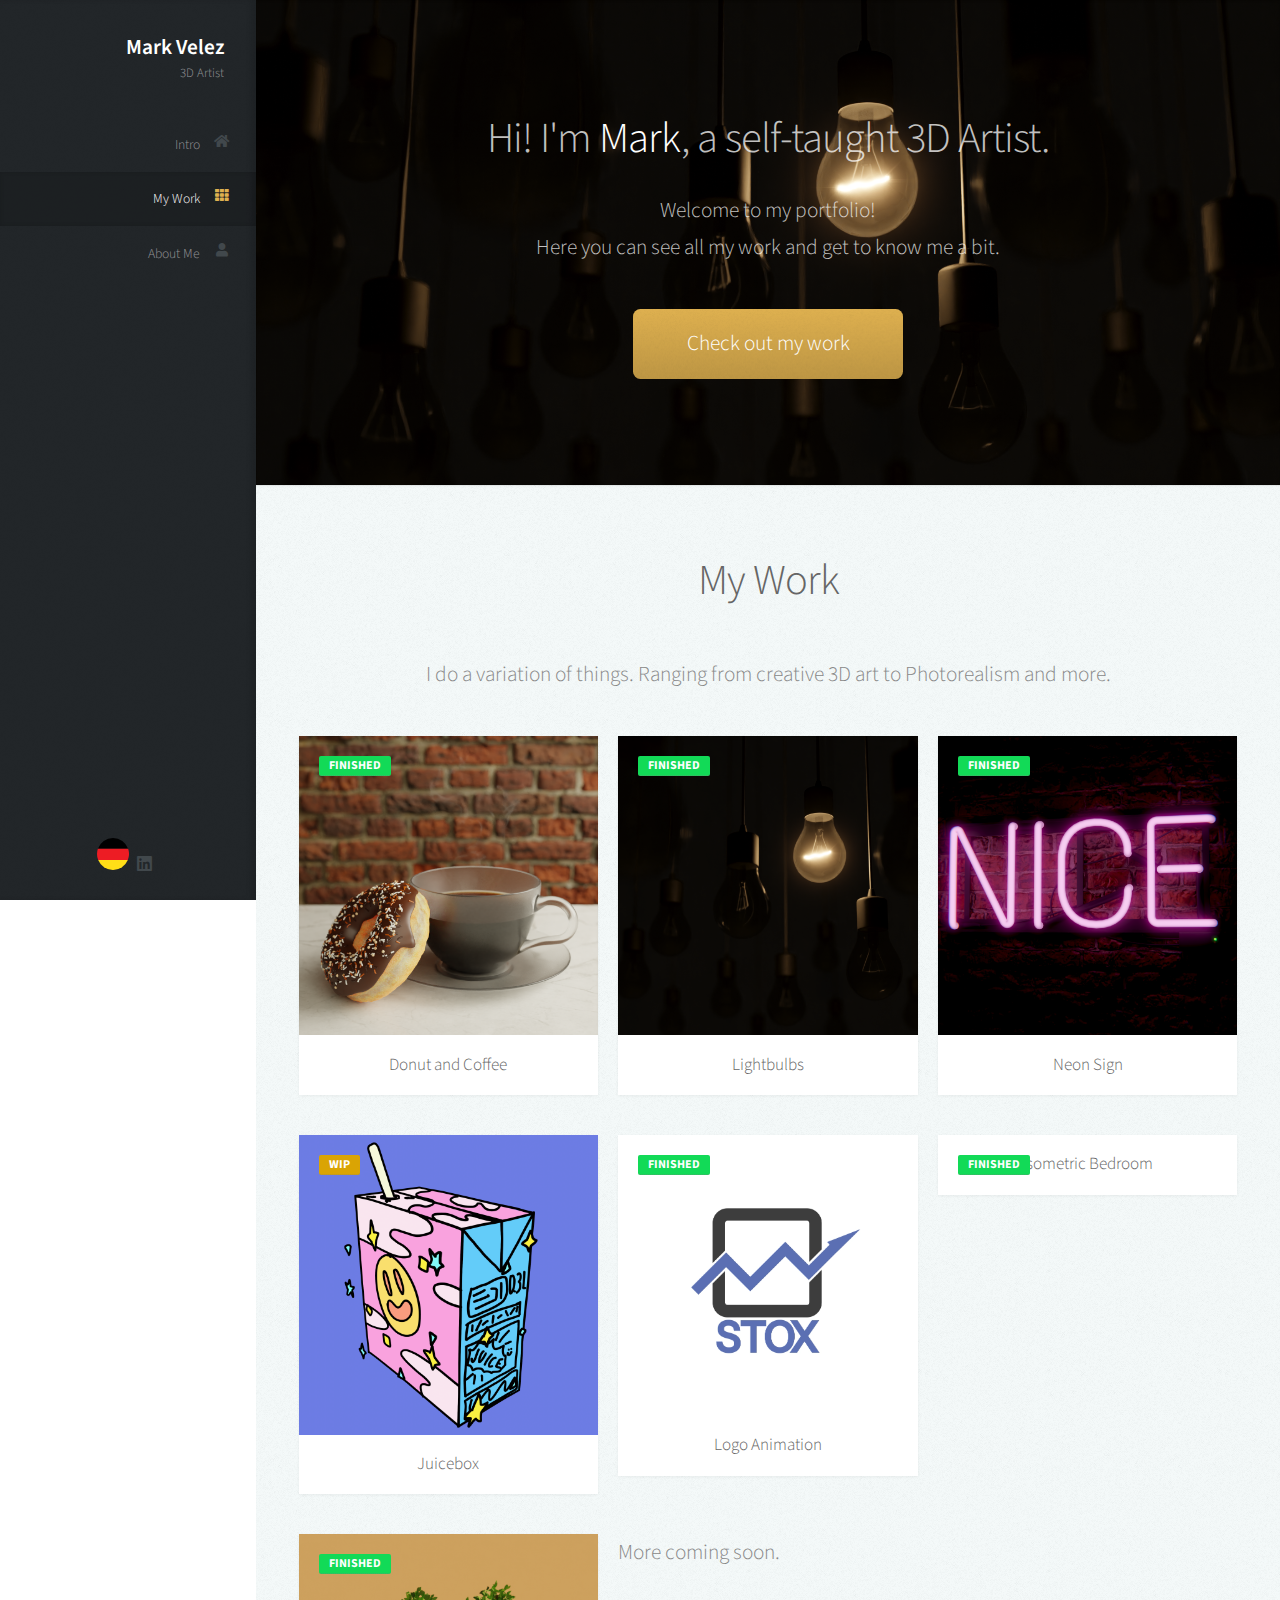
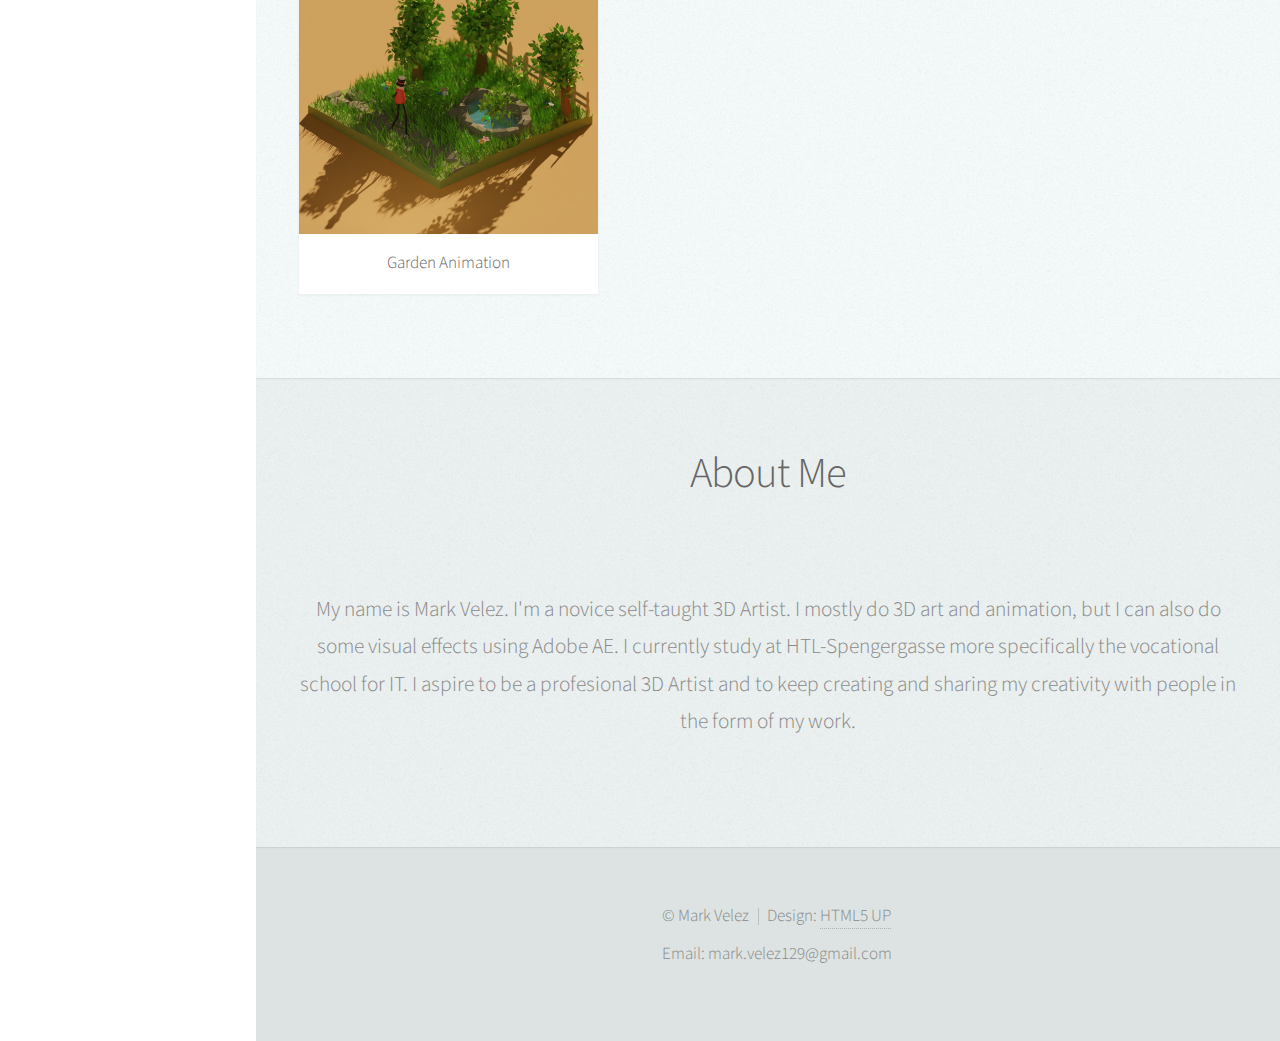
==== index.html @ faed917a "Update index.html" ====
<!DOCTYPE HTML>
<!--
	Prologue by HTML5 UP
	html5up.net | @ajlkn
	Free for personal and commercial use under the CCA 3.0 license (html5up.net/license)
-->
<html>
	<head>
		<title>Mark Velez Portfolio</title>
		<meta charset="utf-8" />
		<meta name="viewport" content="width=device-width, initial-scale=1, user-scalable=no" />
		<link rel="stylesheet" href="assets/css/main.css">
	</head>
	<body class="is-preload">

		<!-- Header -->
			<div id="header">

				<div class="top">

					<!-- Logo -->
						<div id="logo">
							<!--<span class="image avatar48"><img src="images/avatar.jpg" alt="" /></span>-->
							<h1 id="title">Mark Velez</h1>
							<p>3D Artist</p>
						</div>

					<!-- Nav -->
						<nav id="nav">
							<ul>
								<li><a href="#top" id="top-link"><span class="icon solid fa-home">Intro</span></a></li>
								<li><a href="#portfolio" id="portfolio-link"><span class="icon solid fa-th">My Work</span></a></li>
								<li><a href="#about" id="about-link"><span class="icon solid fa-user">About Me</span></a></li>
							</ul>
						</nav>

				</div>

				<div class="bottom">

					<!-- Social Icons -->
						<ul class="icons">
							<li><a href="index-ger.html"><svg id="german" width="32" class="icon" data-name="german" xmlns="http://www.w3.org/2000/svg" viewBox="0 0 126.17 126.17"><defs><style>.cls-1{fill:#ed1c24;}.cls-2{fill:#ffde17;}</style></defs><path d="M64,.91A63.1,63.1,0,0,0,4.35,43.47h119.3A63.1,63.1,0,0,0,64,.91Z" transform="translate(-0.91 -0.91)"/><path class="cls-1" d="M.91,64A62.84,62.84,0,0,0,5.58,87.81H122.42a63,63,0,0,0,1.23-44.34H4.35A62.86,62.86,0,0,0,.91,64Z" transform="translate(-0.91 -0.91)"/><path class="cls-2" d="M64,127.09a63.11,63.11,0,0,0,58.42-39.28H5.58A63.11,63.11,0,0,0,64,127.09Z" transform="translate(-0.91 -0.91)"/></svg></a></li>
							<li><a href="https://www.linkedin.com/in/mark-velez-907213234" class="icon brands fa-linkedin"><span class="label">Dribbble</span></a></li>
						</ul>

				</div>

			</div>

		<!-- Main -->
			<div id="main">

				<!-- Intro -->
					<section id="top" class="one dark cover">
						<div class="container">

							<header>
								<h2 class="alt">Hi! I'm <strong>Mark</strong>, a self-taught 3D Artist.</h2>
								<p>Welcome to my portfolio!<br />
								Here you can see all my work and get to know me a bit.</p>
							</header>

							<footer>
								<a href="#portfolio" class="button scrolly">Check out my work</a>
							</footer>

						</div>
					</section>

				<!-- Portfolio -->
					<section id="portfolio" class="two">
						<div class="container shop-products-area">

							<header>
								<h2>My Work</h2>
							</header>

							<p>I do a variation of things. Ranging from creative 3D art to Photorealism and more.</p>

							<div class="row" data-toggle="modal" data-target="#exampleModal">
								<div class="col-4 col-12-mobile single-product-area">
									<div class="item product-img">
										<img class="image fit" src="images/donut.png" data-target="#carouselExample" data-slide-to="0" alt="" />
										<div class="product-tag">
                                            <a style="background-color:#12da57;">Finished</a>
                                        </div>
										<header>
											<h3>Donut and Coffee</h3>
										</header>
									</div>
								</div>
								<div class="col-4 col-12-mobile single-product-area">
									<div class="item product-img">
										<img class="image fit" src="images/lightbulb1-1.png" data-target="#carouselExample" data-slide-to="1" alt="" /></a>
										<div class="product-tag">
                                            <a style="background-color:#12da57;">Finished</a>
                                        </div>
										<header>
											<h3>Lightbulbs</h3>
										</header>
									</div>
								</div>
								<div class="col-4 col-12-mobile single-product-area">
									<div class="item product-img">
										<img class="image fit" src="images/neonsign.png" data-target="#carouselExample" data-slide-to="2" alt="" /></a>
										<div class="product-tag">
                                            <a style="background-color:#12da57;">Finished</a>
                                        </div>
										<header>
											<h3>Neon Sign</h3>
										</header>
									</div>
								</div>
								<div class="col-4 col-12-mobile single-product-area">
									<div class="item product-img">
										<img class="image fit" src="images/juicebox.png" data-target="#carouselExample" data-slide-to="3" alt="" /></a>
										<div class="product-tag">
                                            <a style="background-color:#daa404;">WIP</a>
                                        </div>
										<header>
											<h3>Juicebox</h3>
										</header>
									</div>
								</div>
								<div class="col-4 col-12-mobile single-product-area">
									<div class="item product-img">
										<img class="image fit" src="images/logoanim.png" data-target="#carouselExample" data-slide-to="4" alt="" /></a>
										<div class="product-tag">
                                            <a style="background-color:#12da57;">Finished</a>
                                        </div>
										<header>
											<h3>Logo Animation</h3>
										</header>
									</div>
								</div>
								<div class="col-4 col-12-mobile single-product-area">
									<div class="item product-img">
										<img class="image fit" src="images/isometricbedroom.png" data-target="#carouselExample" data-slide-to="5" alt="" /></a>
										<div class="product-tag">
                                            <a style="background-color:#12da57;">Finished</a>
                                        </div>
										<header>
											<h3>Isometric Bedroom</h3>
										</header>
									</div>
								</div>
								<div class="col-4 col-12-mobile single-product-area">
									<div class="item product-img">
										<img class="image fit" src="images/garden.png" data-target="#carouselExample" data-slide-to="6" alt="" /></a>
										<div class="product-tag">
                                            <a style="background-color:#12da57;">Finished</a>
                                        </div>
										<header>
											<h3>Garden Animation</h3>
										</header>
									</div>
								</div>
								<p>More coming soon.</p>
							</div>
						</div>
					</section>

					<div class="modal" id="exampleModal" tabindex="-1" role="dialog" aria-hidden="true">
						<div class="modal-dialog" role="document">
						  <div class="modal-content">
							<div class="modal-body">
							<div id="carouselExample" class="carousel slide" data-interval="false">
								<div class="carousel-inner">
								  <div class="carousel-item active">
									<img class="image fit" src="images/donut.png">
								  </div>
								  <div class="carousel-item">
									<img class="image fit" src="images/lightbulb1-1.png">
								  </div>
								  <div class="carousel-item">
									<img class="image fit" src="images/neonsign.png">
								  </div>
								  <div class="carousel-item">
									<img class="image fit" src="images/juicebox.png">
								  </div>
								  <div class="carousel-item">
									<video class="image fit" autoplay muted loop>
										<source src="images/logoanim.mp4" type="video/mp4">
									</video>
								  </div>
								  <div class="carousel-item">
									<img class="image fit" src="images/isometricbedroom.png">
								  </div>
								  <div class="carousel-item">
									<video class="image fit" autoplay muted loop>
										<source src="images/garden.mp4" type="video/mp4">
									</video>
								  </div>
								<a class="carousel-control-prev" href="#carouselExample" data-slide="prev">
								  <span class="carousel-control-prev-icon" aria-hidden="true"></span>
								</a>
								<a class="carousel-control-next" href="#carouselExample" data-slide="next">
								  <span class="carousel-control-next-icon" aria-hidden="true"></span>
								</a>
							  </div>
							</div>
							</div>
						  </div>
						</div>
					  </div>

				<!-- About Me -->
					<section id="about" class="three">
						<div class="container">

							<header>
								<h2>About Me</h2>
							</header>

							<a href="#" class="image featured"><img src="images/" alt="" /></a>

							<p>My name is Mark Velez. I'm a novice self-taught 3D Artist. I mostly do 3D art and animation, but I can also do some visual effects using Adobe AE. I currently study at HTL-Spengergasse more specifically the vocational school for IT.
								I aspire to be a profesional 3D Artist and to keep creating and sharing my creativity with people in the form of my work.
							</p>

						</div>
					</section>

			</div>

		<!-- Footer -->
			<div id="footer">

				<!-- Copyright -->
					<ul class="copyright">
						<li>&copy; Mark Velez</li><li>Design: <a href="http://html5up.net">HTML5 UP</a></li><br>
						Email: mark.velez129@gmail.com
					</ul>

			</div>

		<!-- Scripts -->
			<script src="assets/js/jquery.min.js"></script>
			<script src="assets/js/jquery.scrolly.min.js"></script>
			<script src="assets/js/jquery.scrollex.min.js"></script>
			<script src="assets/js/browser.min.js"></script>
			<script src="assets/js/breakpoints.min.js"></script>
			<script src="assets/js/util.js"></script>
			<script src="assets/js/main.js"></script>
			<script src="https://cdn.jsdelivr.net/npm/jquery@3.6.0/dist/jquery.slim.min.js"></script>
			<script src="https://cdn.jsdelivr.net/npm/popper.js@1.16.1/dist/umd/popper.min.js"></script>
			<script src="https://cdn.jsdelivr.net/npm/bootstrap@4.6.1/dist/js/bootstrap.bundle.min.js"></script>
	</body>
</html>
---- assets/css/main.css ----
@import url("fontawesome-all.min.css");
@import url("https://fonts.googleapis.com/css?family=Source+Sans+Pro:300,300italic,400,600");

/*
	Prologue by HTML5 UP
	html5up.net | @ajlkn
	Free for personal and commercial use under the CCA 3.0 license (html5up.net/license)
*/

html, body, div, span, applet, object,
iframe, h1, h2, h3, h4, h5, h6, p, blockquote,
pre, a, abbr, acronym, address, big, cite,
code, del, dfn, em, img, ins, kbd, q, s, samp,
small, strike, strong, sub, sup, tt, var, b,
u, i, center, dl, dt, dd, ol, ul, li, fieldset,
form, label, legend, table, caption, tbody,
tfoot, thead, tr, th, td, article, aside,
canvas, details, embed, figure, figcaption,
footer, header, hgroup, menu, nav, output, ruby,
section, summary, time, mark, audio, video {
	margin: 0;
	padding: 0;
	border: 0;
	font-size: 100%;
	font: inherit;
	vertical-align: baseline;}

	.modal {
		display: none; /* Hidden by default */
		position: fixed; /* Stay in place */
		z-index: 1; /* Sit on top */
		padding-top: 100px; /* Location of the box */
		left: 0;
		top: 0;
		width: 100%; /* Full width */
		height: 100%; /* Full height */
		overflow: auto; /* Enable scroll if needed */
		background-color: rgb(0,0,0); /* Fallback color */
		background-color: rgba(0,0,0,0.9); /* Black w/ opacity */
	  }
	  
	  /* Modal Content (Image) */
	  .modal-content {
		margin: auto;
		display: block;
		width: 80%;
		max-width: 700px;
		pointer-events: auto;
	  }

	  /* Add Animation - Zoom in the Modal */
	  .modal-content{
		animation-name: zoom;
		animation-duration: 0.3s;
	  }
	  
	  @keyframes zoom {
		from {transform:scale(0)}
		to {transform:scale(1)}
	  }
	  
	  .modal-body {
		position: relative;
		-ms-flex: 1 1 auto;
		flex: 1 1 auto;
		padding: 1rem;
	  }

	  .modal-dialog {
		position: relative;
		width: auto;
		margin: 0.5rem;
		pointer-events: none;
	  }

	  .carousel {
		position: relative;
	  }
	  
	  .carousel.pointer-event {
		-ms-touch-action: pan-y;
		touch-action: pan-y;
	  }
	  
	  .carousel-inner {
		position: relative;
		width: 100%;
		overflow: hidden;
	  }
	  
	  .carousel-inner::after {
		display: block;
		clear: both;
		content: "";
	  }
	  
	  .carousel-item {
		position: relative;
		display: none;
		float: left;
		width: 100%;
		margin-right: -100%;
		-webkit-backface-visibility: hidden;
		backface-visibility: hidden;
		transition: -webkit-transform 0.6s ease-in-out;
		transition: transform 0.6s ease-in-out;
		transition: transform 0.6s ease-in-out, -webkit-transform 0.6s ease-in-out;
	  }
	  
	  @media (prefers-reduced-motion: reduce) {
		.carousel-item {
		  transition: none;
		}
	  }
	  
	  .carousel-item.active,
	  .carousel-item-next,
	  .carousel-item-prev {
		display: block;
	  }
	  
	  .carousel-item-next:not(.carousel-item-left),
	  .active.carousel-item-right {
		-webkit-transform: translateX(100%);
		transform: translateX(100%);
	  }
	  
	  .carousel-item-prev:not(.carousel-item-right),
	  .active.carousel-item-left {
		-webkit-transform: translateX(-100%);
		transform: translateX(-100%);
	  }
	  
	  .carousel-fade .carousel-item {
		opacity: 0;
		transition-property: opacity;
		-webkit-transform: none;
		transform: none;
	  }
	  
	  .carousel-fade .carousel-item.active,
	  .carousel-fade .carousel-item-next.carousel-item-left,
	  .carousel-fade .carousel-item-prev.carousel-item-right {
		z-index: 1;
		opacity: 1;
	  }
	  
	  .carousel-fade .active.carousel-item-left,
	  .carousel-fade .active.carousel-item-right {
		z-index: 0;
		opacity: 0;
		transition: opacity 0s 0.6s;
	  }
	  
	  @media (prefers-reduced-motion: reduce) {
		.carousel-fade .active.carousel-item-left,
		.carousel-fade .active.carousel-item-right {
		  transition: none;
		}
	  }
	  
	  .carousel-control-prev,
	  .carousel-control-next {
		position: absolute;
		top: 0;
		bottom: 0;
		z-index: 1;
		display: -ms-flexbox;
		display: flex;
		-ms-flex-align: center;
		align-items: center;
		-ms-flex-pack: center;
		justify-content: center;
		width: 15%;
		color: #fff;
		text-align: center;
		opacity: 0.5;
		transition: opacity 0.15s ease;
	  }
	  
	  @media (prefers-reduced-motion: reduce) {
		.carousel-control-prev,
		.carousel-control-next {
		  transition: none;
		}
	  }
	  
	  .carousel-control-prev:hover, .carousel-control-prev:focus,
	  .carousel-control-next:hover,
	  .carousel-control-next:focus {
		color: #fff;
		text-decoration: none;
		outline: 0;
		opacity: 0.9;
	  }
	  
	  .carousel-control-prev {
		left: 0;
	  }
	  
	  .carousel-control-next {
		right: 0;
	  }
	  
	  .carousel-control-prev-icon,
	  .carousel-control-next-icon {
		display: inline-block;
		width: 20px;
		height: 20px;
		background: no-repeat 50% / 100% 100%;
	  }
	  
	  .carousel-control-prev-icon {
		background-image: url("data:image/svg+xml,%3csvg xmlns='http://www.w3.org/2000/svg' fill='%23fff' width='8' height='8' viewBox='0 0 8 8'%3e%3cpath d='M5.25 0l-4 4 4 4 1.5-1.5L4.25 4l2.5-2.5L5.25 0z'/%3e%3c/svg%3e");
	  }
	  
	  .carousel-control-next-icon {
		background-image: url("data:image/svg+xml,%3csvg xmlns='http://www.w3.org/2000/svg' fill='%23fff' width='8' height='8' viewBox='0 0 8 8'%3e%3cpath d='M2.75 0l-1.5 1.5L3.75 4l-2.5 2.5L2.75 8l4-4-4-4z'/%3e%3c/svg%3e");
	  }
	  
	  .carousel-indicators {
		position: absolute;
		right: 0;
		bottom: 0;
		left: 0;
		z-index: 15;
		display: -ms-flexbox;
		display: flex;
		-ms-flex-pack: center;
		justify-content: center;
		padding-left: 0;
		margin-right: 15%;
		margin-left: 15%;
		list-style: none;
	  }
	  
	  .carousel-indicators li {
		box-sizing: content-box;
		-ms-flex: 0 1 auto;
		flex: 0 1 auto;
		width: 30px;
		height: 3px;
		margin-right: 3px;
		margin-left: 3px;
		text-indent: -999px;
		cursor: pointer;
		background-color: #fff;
		background-clip: padding-box;
		border-top: 10px solid transparent;
		border-bottom: 10px solid transparent;
		opacity: .5;
		transition: opacity 0.6s ease;
	  }
	  
	  @media (prefers-reduced-motion: reduce) {
		.carousel-indicators li {
		  transition: none;
		}
	  }
	  
	  .carousel-indicators .active {
		opacity: 1;
	  }
	  
	  .carousel-caption {
		position: absolute;
		right: 15%;
		bottom: 20px;
		left: 15%;
		z-index: 10;
		padding-top: 20px;
		padding-bottom: 20px;
		color: #fff;
		text-align: center;
	  }

article, aside, details, figcaption, figure,
footer, header, hgroup, menu, nav, section {
	display: block;}
.single-product-area {
  position: relative;
  z-index: 1;
  -webkit-transition-duration: 500ms;
  transition-duration: 500ms; }
  .single-product-area .product-img {
    position: relative;
    z-index: 1;
    -webkit-transition-duration: 500ms;
    transition-duration: 500ms; }
    .single-product-area .product-img a {
      display: block; }
    .single-product-area .product-img img {
      position: relative;
      z-index: 1;
      width: 100%; }
    .single-product-area .product-img .product-tag a {
      background-color: #429edf;
      border-radius: 2px;
      display: inline-block;
      height: 20px;
      padding: 0 10px;
      line-height: 20px;
      text-transform: uppercase;
      color: #ffffff;
      font-weight: 700;
      font-size: 12px;
      position: absolute;
      top: 20px;
      left: 20px;
      z-index: 10; }
    .single-product-area .product-img .product-tag.sale-tag a {
      background-color: #e61d47; }
    .single-product-area .product-img .product-meta {
      position: absolute;
      bottom: 30px;
      left: 15px;
      right: 15px;
      z-index: 100;
      visibility: hidden;
      opacity: 0;
      -webkit-transition-duration: 500ms;
      transition-duration: 500ms; }
      .single-product-area .product-img .product-meta a {
        font-size: 16px;
        color: #ffffff;
        font-weight: 600;
        background-color: #303030;
        -webkit-box-flex: 0;
        -ms-flex: 0 0 50px;
        flex: 0 0 50px;
        max-width: 50px;
        width: 50px;
        height: 50px;
        line-height: 50px;
        text-transform: uppercase;
        text-align: center; }
        .single-product-area .product-img .product-meta a:hover, .single-product-area .product-img .product-meta a:focus {
          background-color: #70c745; }
        @media only screen and (min-width: 992px) and (max-width: 1199px) {
          .single-product-area .product-img .product-meta a {
            font-size: 11px; } }
        @media only screen and (min-width: 768px) and (max-width: 991px) {
          .single-product-area .product-img .product-meta a {
            font-size: 11px; } }
        @media only screen and (max-width: 767px) {
          .single-product-area .product-img .product-meta a {
            font-size: 14px; } }
      .single-product-area .product-img .product-meta .add-to-cart-btn {
        -webkit-box-flex: 0;
        -ms-flex: 0 0 calc(100% - 100px);
        flex: 0 0 calc(100% - 100px);
        max-width: calc(100% - 100px);
        width: calc(100% - 100px);
        border-left: 1px solid rgba(235, 235, 235, 0.5);
        border-right: 1px solid rgba(235, 235, 235, 0.5); }
  .single-product-area .product-info a p {
    margin-bottom: 0;
    -webkit-transition-duration: 300ms;
    transition-duration: 300ms; }
    .single-product-area .product-info a p:hover, .single-product-area .product-info a p:focus {
      color: #70c745; }
  .single-product-area .product-info h6 {
    margin-bottom: 0;
    font-size: 18px; }
  .single-product-area:hover .product-img {
    box-shadow: 0 5px 30px 0 rgba(0, 0, 0, 0.15); }
    .single-product-area:hover .product-img .product-meta {
      visibility: visible;
      opacity: 1; }

body {
	line-height: 1;
}

ol, ul {
	list-style: none;
}

blockquote, q {
	quotes: none;
}

	blockquote:before, blockquote:after, q:before, q:after {
		content: '';
		content: none;
	}

table {
	border-collapse: collapse;
	border-spacing: 0;
}

body {
	-webkit-text-size-adjust: none;
}

mark {
	background-color: transparent;
	color: inherit;
}

input::-moz-focus-inner {
	border: 0;
	padding: 0;
}

input, select, textarea {
	-moz-appearance: none;
	-webkit-appearance: none;
	-ms-appearance: none;
	appearance: none;
}

/* Basic */

	html {
		box-sizing: border-box;
	}

	*, *:before, *:after {
		box-sizing: inherit;
	}

	body {
		background: #fff;
		font-family: 'Source Sans Pro', sans-serif;
		font-size: 19pt;
		font-weight: 300;
		line-height: 1.75em;
		color: #888;
	}

		body.is-preload *, body.is-preload *:before, body.is-preload *:after {
			-moz-animation: none !important;
			-webkit-animation: none !important;
			-ms-animation: none !important;
			animation: none !important;
			-moz-transition: none !important;
			-webkit-transition: none !important;
			-ms-transition: none !important;
			transition: none !important;
		}

	input, textarea, select {
		font-family: 'Source Sans Pro', sans-serif;
		font-size: 19pt;
		font-weight: 300;
		line-height: 1.75em;
		color: #888;
	}

	h1, h2, h3, h4, h5, h6 {
		font-weight: 300;
		color: #666;
		line-height: 1.5em;
	}

	h1 a, h2 a, h3 a, h4 a, h5 a, h6 a {
		color: inherit;
		text-decoration: none;
	}

		h1 a strong, h2 a strong, h3 a strong, h4 a strong, h5 a strong, h6 a strong {
			color: #333;
		}

	h2 {
		font-size: 2em;
		letter-spacing: -1px;
	}

		h2.alt {
			color: #888;
		}

			h2.alt strong {
				color: #666;
			}

	h3 {
		font-size: 1.5em;
	}

	header {
		margin: 0 0 2em 0;
	}

		header > p {
			margin: 1em 0 0 0;
		}

	footer {
		margin: 2em 0 0 0;
	}

	strong, b {
		font-weight: 300;
		color: #666;
	}

	em, i {
		font-style: italic;
	}

	a {
		text-decoration: none;
		color: inherit;
		border-bottom: dotted 1px rgba(128, 128, 128, 0.5);
		-moz-transition: color 0.35s ease-in-out, border-bottom-color 0.35s ease-in-out;
		-webkit-transition: color 0.35s ease-in-out, border-bottom-color 0.35s ease-in-out;
		-ms-transition: color 0.35s ease-in-out, border-bottom-color 0.35s ease-in-out;
		transition: color 0.35s ease-in-out, border-bottom-color 0.35s ease-in-out;
		outline: 0;
	}

		a:hover {
			color: #E27689;
			border-bottom-color: rgba(255, 255, 255, 0);
		}

	sub {
		position: relative;
		top: 0.5em;
		font-size: 0.8em;
	}

	sup {
		position: relative;
		top: -0.5em;
		font-size: 0.8em;
	}

	hr {
		border: 0;
		border-top: solid 1px #ddd;
	}

	blockquote {
		border-left: solid 0.5em #ddd;
		padding: 1em 0 1em 2em;
		font-style: italic;
	}

	p, ul, ol, dl, table {
		margin-bottom: 2em;
	}

	br.clear {
		clear: both;
	}

/* Container */

	.container {
		margin: 0 auto;
		max-width: 100%;
		width: 1400px;
	}

		@media screen and (min-width: 961px) and (max-width: 1880px) {

			.container {
				width: 1200px;
			}

		}

		@media screen and (min-width: 961px) and (max-width: 1620px) {

			.container {
				width: 960px;
			}

		}

		@media screen and (min-width: 961px) and (max-width: 1320px) {

			.container {
				width: 100%;
			}

		}

		@media screen and (max-width: 960px) {

			.container {
				width: 100%;
			}

		}

		@media screen and (max-width: 736px) {

			.container {
				width: 100%;
			}

		}

/* Row */

	.row {
		display: flex;
		flex-wrap: wrap;
		box-sizing: border-box;
		align-items: stretch;
	}

		.row > * {
			box-sizing: border-box;
		}

		.row.gtr-uniform > * > :last-child {
			margin-bottom: 0;
		}

		.row.aln-left {
			justify-content: flex-start;
		}

		.row.aln-center {
			justify-content: center;
		}

		.row.aln-right {
			justify-content: flex-end;
		}

		.row.aln-top {
			align-items: flex-start;
		}

		.row.aln-middle {
			align-items: center;
		}

		.row.aln-bottom {
			align-items: flex-end;
		}

		.row > .imp {
			order: -1;
		}

		.row > .col-1 {
			width: 8.33333%;
		}

		.row > .off-1 {
			margin-left: 8.33333%;
		}

		.row > .col-2 {
			width: 16.66667%;
		}

		.row > .off-2 {
			margin-left: 16.66667%;
		}

		.row > .col-3 {
			width: 25%;
		}

		.row > .off-3 {
			margin-left: 25%;
		}

		.row > .col-4 {
			width: 33.33333%;
		}

		.row > .off-4 {
			margin-left: 33.33333%;
		}

		.row > .col-5 {
			width: 41.66667%;
		}

		.row > .off-5 {
			margin-left: 41.66667%;
		}

		.row > .col-6 {
			width: 50%;
		}

		.row > .off-6 {
			margin-left: 50%;
		}

		.row > .col-7 {
			width: 58.33333%;
		}

		.row > .off-7 {
			margin-left: 58.33333%;
		}

		.row > .col-8 {
			width: 66.66667%;
		}

		.row > .off-8 {
			margin-left: 66.66667%;
		}

		.row > .col-9 {
			width: 75%;
		}

		.row > .off-9 {
			margin-left: 75%;
		}

		.row > .col-10 {
			width: 83.33333%;
		}

		.row > .off-10 {
			margin-left: 83.33333%;
		}

		.row > .col-11 {
			width: 91.66667%;
		}

		.row > .off-11 {
			margin-left: 91.66667%;
		}

		.row > .col-12 {
			width: 100%;
		}

		.row > .off-12 {
			margin-left: 100%;
		}

		.row.gtr-0 {
			margin-top: 0px;
			margin-left: 0px;
		}

			.row.gtr-0 > * {
				padding: 0px 0 0 0px;
			}

			.row.gtr-0.gtr-uniform {
				margin-top: 0px;
			}

				.row.gtr-0.gtr-uniform > * {
					padding-top: 0px;
				}

		.row.gtr-25 {
			margin-top: -10px;
			margin-left: -10px;
		}

			.row.gtr-25 > * {
				padding: 10px 0 0 10px;
			}

			.row.gtr-25.gtr-uniform {
				margin-top: -10px;
			}

				.row.gtr-25.gtr-uniform > * {
					padding-top: 10px;
				}

		.row.gtr-50 {
			margin-top: -20px;
			margin-left: -20px;
		}

			.row.gtr-50 > * {
				padding: 20px 0 0 20px;
			}

			.row.gtr-50.gtr-uniform {
				margin-top: -20px;
			}

				.row.gtr-50.gtr-uniform > * {
					padding-top: 20px;
				}

		.row {
			margin-top: -40px;
			margin-left: -40px;
		}

			.row > * {
				padding: 40px 0 0 40px;
			}

			.row.gtr-uniform {
				margin-top: -40px;
			}

				.row.gtr-uniform > * {
					padding-top: 40px;
				}

		.row.gtr-150 {
			margin-top: -60px;
			margin-left: -60px;
		}

			.row.gtr-150 > * {
				padding: 60px 0 0 60px;
			}

			.row.gtr-150.gtr-uniform {
				margin-top: -60px;
			}

				.row.gtr-150.gtr-uniform > * {
					padding-top: 60px;
				}

		.row.gtr-200 {
			margin-top: -80px;
			margin-left: -80px;
		}

			.row.gtr-200 > * {
				padding: 80px 0 0 80px;
			}

			.row.gtr-200.gtr-uniform {
				margin-top: -80px;
			}

				.row.gtr-200.gtr-uniform > * {
					padding-top: 80px;
				}

		@media screen and (min-width: 961px) and (max-width: 1880px) {

			.row {
				display: flex;
				flex-wrap: wrap;
				box-sizing: border-box;
				align-items: stretch;
			}

				.row > * {
					box-sizing: border-box;
				}

				.row.gtr-uniform > * > :last-child {
					margin-bottom: 0;
				}

				.row.aln-left {
					justify-content: flex-start;
				}

				.row.aln-center {
					justify-content: center;
				}

				.row.aln-right {
					justify-content: flex-end;
				}

				.row.aln-top {
					align-items: flex-start;
				}

				.row.aln-middle {
					align-items: center;
				}

				.row.aln-bottom {
					align-items: flex-end;
				}

				.row > .imp-wide {
					order: -1;
				}

				.row > .col-1-wide {
					width: 8.33333%;
				}

				.row > .off-1-wide {
					margin-left: 8.33333%;
				}

				.row > .col-2-wide {
					width: 16.66667%;
				}

				.row > .off-2-wide {
					margin-left: 16.66667%;
				}

				.row > .col-3-wide {
					width: 25%;
				}

				.row > .off-3-wide {
					margin-left: 25%;
				}

				.row > .col-4-wide {
					width: 33.33333%;
				}

				.row > .off-4-wide {
					margin-left: 33.33333%;
				}

				.row > .col-5-wide {
					width: 41.66667%;
				}

				.row > .off-5-wide {
					margin-left: 41.66667%;
				}

				.row > .col-6-wide {
					width: 50%;
				}

				.row > .off-6-wide {
					margin-left: 50%;
				}

				.row > .col-7-wide {
					width: 58.33333%;
				}

				.row > .off-7-wide {
					margin-left: 58.33333%;
				}

				.row > .col-8-wide {
					width: 66.66667%;
				}

				.row > .off-8-wide {
					margin-left: 66.66667%;
				}

				.row > .col-9-wide {
					width: 75%;
				}

				.row > .off-9-wide {
					margin-left: 75%;
				}

				.row > .col-10-wide {
					width: 83.33333%;
				}

				.row > .off-10-wide {
					margin-left: 83.33333%;
				}

				.row > .col-11-wide {
					width: 91.66667%;
				}

				.row > .off-11-wide {
					margin-left: 91.66667%;
				}

				.row > .col-12-wide {
					width: 100%;
				}

				.row > .off-12-wide {
					margin-left: 100%;
				}

				.row.gtr-0 {
					margin-top: 0px;
					margin-left: 0px;
				}

					.row.gtr-0 > * {
						padding: 0px 0 0 0px;
					}

					.row.gtr-0.gtr-uniform {
						margin-top: 0px;
					}

						.row.gtr-0.gtr-uniform > * {
							padding-top: 0px;
						}

				.row.gtr-25 {
					margin-top: -10px;
					margin-left: -10px;
				}

					.row.gtr-25 > * {
						padding: 10px 0 0 10px;
					}

					.row.gtr-25.gtr-uniform {
						margin-top: -10px;
					}

						.row.gtr-25.gtr-uniform > * {
							padding-top: 10px;
						}

				.row.gtr-50 {
					margin-top: -20px;
					margin-left: -20px;
				}

					.row.gtr-50 > * {
						padding: 20px 0 0 20px;
					}

					.row.gtr-50.gtr-uniform {
						margin-top: -20px;
					}

						.row.gtr-50.gtr-uniform > * {
							padding-top: 20px;
						}

				.row {
					margin-top: -40px;
					margin-left: -40px;
				}

					.row > * {
						padding: 40px 0 0 40px;
					}

					.row.gtr-uniform {
						margin-top: -40px;
					}

						.row.gtr-uniform > * {
							padding-top: 40px;
						}

				.row.gtr-150 {
					margin-top: -60px;
					margin-left: -60px;
				}

					.row.gtr-150 > * {
						padding: 60px 0 0 60px;
					}

					.row.gtr-150.gtr-uniform {
						margin-top: -60px;
					}

						.row.gtr-150.gtr-uniform > * {
							padding-top: 60px;
						}

				.row.gtr-200 {
					margin-top: -80px;
					margin-left: -80px;
				}

					.row.gtr-200 > * {
						padding: 80px 0 0 80px;
					}

					.row.gtr-200.gtr-uniform {
						margin-top: -80px;
					}

						.row.gtr-200.gtr-uniform > * {
							padding-top: 80px;
						}

		}

		@media screen and (min-width: 961px) and (max-width: 1620px) {

			.row {
				display: flex;
				flex-wrap: wrap;
				box-sizing: border-box;
				align-items: stretch;
			}

				.row > * {
					box-sizing: border-box;
				}

				.row.gtr-uniform > * > :last-child {
					margin-bottom: 0;
				}

				.row.aln-left {
					justify-content: flex-start;
				}

				.row.aln-center {
					justify-content: center;
				}

				.row.aln-right {
					justify-content: flex-end;
				}

				.row.aln-top {
					align-items: flex-start;
				}

				.row.aln-middle {
					align-items: center;
				}

				.row.aln-bottom {
					align-items: flex-end;
				}

				.row > .imp-normal {
					order: -1;
				}

				.row > .col-1-normal {
					width: 8.33333%;
				}

				.row > .off-1-normal {
					margin-left: 8.33333%;
				}

				.row > .col-2-normal {
					width: 16.66667%;
				}

				.row > .off-2-normal {
					margin-left: 16.66667%;
				}

				.row > .col-3-normal {
					width: 25%;
				}

				.row > .off-3-normal {
					margin-left: 25%;
				}

				.row > .col-4-normal {
					width: 33.33333%;
				}

				.row > .off-4-normal {
					margin-left: 33.33333%;
				}

				.row > .col-5-normal {
					width: 41.66667%;
				}

				.row > .off-5-normal {
					margin-left: 41.66667%;
				}

				.row > .col-6-normal {
					width: 50%;
				}

				.row > .off-6-normal {
					margin-left: 50%;
				}

				.row > .col-7-normal {
					width: 58.33333%;
				}

				.row > .off-7-normal {
					margin-left: 58.33333%;
				}

				.row > .col-8-normal {
					width: 66.66667%;
				}

				.row > .off-8-normal {
					margin-left: 66.66667%;
				}

				.row > .col-9-normal {
					width: 75%;
				}

				.row > .off-9-normal {
					margin-left: 75%;
				}

				.row > .col-10-normal {
					width: 83.33333%;
				}

				.row > .off-10-normal {
					margin-left: 83.33333%;
				}

				.row > .col-11-normal {
					width: 91.66667%;
				}

				.row > .off-11-normal {
					margin-left: 91.66667%;
				}

				.row > .col-12-normal {
					width: 100%;
				}

				.row > .off-12-normal {
					margin-left: 100%;
				}

				.row.gtr-0 {
					margin-top: 0px;
					margin-left: 0px;
				}

					.row.gtr-0 > * {
						padding: 0px 0 0 0px;
					}

					.row.gtr-0.gtr-uniform {
						margin-top: 0px;
					}

						.row.gtr-0.gtr-uniform > * {
							padding-top: 0px;
						}

				.row.gtr-25 {
					margin-top: -10px;
					margin-left: -10px;
				}

					.row.gtr-25 > * {
						padding: 10px 0 0 10px;
					}

					.row.gtr-25.gtr-uniform {
						margin-top: -10px;
					}

						.row.gtr-25.gtr-uniform > * {
							padding-top: 10px;
						}

				.row.gtr-50 {
					margin-top: -20px;
					margin-left: -20px;
				}

					.row.gtr-50 > * {
						padding: 20px 0 0 20px;
					}

					.row.gtr-50.gtr-uniform {
						margin-top: -20px;
					}

						.row.gtr-50.gtr-uniform > * {
							padding-top: 20px;
						}

				.row {
					margin-top: -40px;
					margin-left: -40px;
				}

					.row > * {
						padding: 40px 0 0 40px;
					}

					.row.gtr-uniform {
						margin-top: -40px;
					}

						.row.gtr-uniform > * {
							padding-top: 40px;
						}

				.row.gtr-150 {
					margin-top: -60px;
					margin-left: -60px;
				}

					.row.gtr-150 > * {
						padding: 60px 0 0 60px;
					}

					.row.gtr-150.gtr-uniform {
						margin-top: -60px;
					}

						.row.gtr-150.gtr-uniform > * {
							padding-top: 60px;
						}

				.row.gtr-200 {
					margin-top: -80px;
					margin-left: -80px;
				}

					.row.gtr-200 > * {
						padding: 80px 0 0 80px;
					}

					.row.gtr-200.gtr-uniform {
						margin-top: -80px;
					}

						.row.gtr-200.gtr-uniform > * {
							padding-top: 80px;
						}

		}

		@media screen and (min-width: 961px) and (max-width: 1320px) {

			.row {
				display: flex;
				flex-wrap: wrap;
				box-sizing: border-box;
				align-items: stretch;
			}

				.row > * {
					box-sizing: border-box;
				}

				.row.gtr-uniform > * > :last-child {
					margin-bottom: 0;
				}

				.row.aln-left {
					justify-content: flex-start;
				}

				.row.aln-center {
					justify-content: center;
				}

				.row.aln-right {
					justify-content: flex-end;
				}

				.row.aln-top {
					align-items: flex-start;
				}

				.row.aln-middle {
					align-items: center;
				}

				.row.aln-bottom {
					align-items: flex-end;
				}

				.row > .imp-narrow {
					order: -1;
				}

				.row > .col-1-narrow {
					width: 8.33333%;
				}

				.row > .off-1-narrow {
					margin-left: 8.33333%;
				}

				.row > .col-2-narrow {
					width: 16.66667%;
				}

				.row > .off-2-narrow {
					margin-left: 16.66667%;
				}

				.row > .col-3-narrow {
					width: 25%;
				}

				.row > .off-3-narrow {
					margin-left: 25%;
				}

				.row > .col-4-narrow {
					width: 33.33333%;
				}

				.row > .off-4-narrow {
					margin-left: 33.33333%;
				}

				.row > .col-5-narrow {
					width: 41.66667%;
				}

				.row > .off-5-narrow {
					margin-left: 41.66667%;
				}

				.row > .col-6-narrow {
					width: 50%;
				}

				.row > .off-6-narrow {
					margin-left: 50%;
				}

				.row > .col-7-narrow {
					width: 58.33333%;
				}

				.row > .off-7-narrow {
					margin-left: 58.33333%;
				}

				.row > .col-8-narrow {
					width: 66.66667%;
				}

				.row > .off-8-narrow {
					margin-left: 66.66667%;
				}

				.row > .col-9-narrow {
					width: 75%;
				}

				.row > .off-9-narrow {
					margin-left: 75%;
				}

				.row > .col-10-narrow {
					width: 83.33333%;
				}

				.row > .off-10-narrow {
					margin-left: 83.33333%;
				}

				.row > .col-11-narrow {
					width: 91.66667%;
				}

				.row > .off-11-narrow {
					margin-left: 91.66667%;
				}

				.row > .col-12-narrow {
					width: 100%;
				}

				.row > .off-12-narrow {
					margin-left: 100%;
				}

				.row.gtr-0 {
					margin-top: 0px;
					margin-left: 0px;
				}

					.row.gtr-0 > * {
						padding: 0px 0 0 0px;
					}

					.row.gtr-0.gtr-uniform {
						margin-top: 0px;
					}

						.row.gtr-0.gtr-uniform > * {
							padding-top: 0px;
						}

				.row.gtr-25 {
					margin-top: -5px;
					margin-left: -5px;
				}

					.row.gtr-25 > * {
						padding: 5px 0 0 5px;
					}

					.row.gtr-25.gtr-uniform {
						margin-top: -5px;
					}

						.row.gtr-25.gtr-uniform > * {
							padding-top: 5px;
						}

				.row.gtr-50 {
					margin-top: -10px;
					margin-left: -10px;
				}

					.row.gtr-50 > * {
						padding: 10px 0 0 10px;
					}

					.row.gtr-50.gtr-uniform {
						margin-top: -10px;
					}

						.row.gtr-50.gtr-uniform > * {
							padding-top: 10px;
						}

				.row {
					margin-top: -20px;
					margin-left: -20px;
				}

					.row > * {
						padding: 20px 0 0 20px;
					}

					.row.gtr-uniform {
						margin-top: -20px;
					}

						.row.gtr-uniform > * {
							padding-top: 20px;
						}

				.row.gtr-150 {
					margin-top: -30px;
					margin-left: -30px;
				}

					.row.gtr-150 > * {
						padding: 30px 0 0 30px;
					}

					.row.gtr-150.gtr-uniform {
						margin-top: -30px;
					}

						.row.gtr-150.gtr-uniform > * {
							padding-top: 30px;
						}

				.row.gtr-200 {
					margin-top: -40px;
					margin-left: -40px;
				}

					.row.gtr-200 > * {
						padding: 40px 0 0 40px;
					}

					.row.gtr-200.gtr-uniform {
						margin-top: -40px;
					}

						.row.gtr-200.gtr-uniform > * {
							padding-top: 40px;
						}

		}

		@media screen and (max-width: 960px) {

			.row {
				display: flex;
				flex-wrap: wrap;
				box-sizing: border-box;
				align-items: stretch;
			}

				.row > * {
					box-sizing: border-box;
				}

				.row.gtr-uniform > * > :last-child {
					margin-bottom: 0;
				}

				.row.aln-left {
					justify-content: flex-start;
				}

				.row.aln-center {
					justify-content: center;
				}

				.row.aln-right {
					justify-content: flex-end;
				}

				.row.aln-top {
					align-items: flex-start;
				}

				.row.aln-middle {
					align-items: center;
				}

				.row.aln-bottom {
					align-items: flex-end;
				}

				.row > .imp-narrower {
					order: -1;
				}

				.row > .col-1-narrower {
					width: 8.33333%;
				}

				.row > .off-1-narrower {
					margin-left: 8.33333%;
				}

				.row > .col-2-narrower {
					width: 16.66667%;
				}

				.row > .off-2-narrower {
					margin-left: 16.66667%;
				}

				.row > .col-3-narrower {
					width: 25%;
				}

				.row > .off-3-narrower {
					margin-left: 25%;
				}

				.row > .col-4-narrower {
					width: 33.33333%;
				}

				.row > .off-4-narrower {
					margin-left: 33.33333%;
				}

				.row > .col-5-narrower {
					width: 41.66667%;
				}

				.row > .off-5-narrower {
					margin-left: 41.66667%;
				}

				.row > .col-6-narrower {
					width: 50%;
				}

				.row > .off-6-narrower {
					margin-left: 50%;
				}

				.row > .col-7-narrower {
					width: 58.33333%;
				}

				.row > .off-7-narrower {
					margin-left: 58.33333%;
				}

				.row > .col-8-narrower {
					width: 66.66667%;
				}

				.row > .off-8-narrower {
					margin-left: 66.66667%;
				}

				.row > .col-9-narrower {
					width: 75%;
				}

				.row > .off-9-narrower {
					margin-left: 75%;
				}

				.row > .col-10-narrower {
					width: 83.33333%;
				}

				.row > .off-10-narrower {
					margin-left: 83.33333%;
				}

				.row > .col-11-narrower {
					width: 91.66667%;
				}

				.row > .off-11-narrower {
					margin-left: 91.66667%;
				}

				.row > .col-12-narrower {
					width: 100%;
				}

				.row > .off-12-narrower {
					margin-left: 100%;
				}

				.row.gtr-0 {
					margin-top: 0px;
					margin-left: 0px;
				}

					.row.gtr-0 > * {
						padding: 0px 0 0 0px;
					}

					.row.gtr-0.gtr-uniform {
						margin-top: 0px;
					}

						.row.gtr-0.gtr-uniform > * {
							padding-top: 0px;
						}

				.row.gtr-25 {
					margin-top: -5px;
					margin-left: -5px;
				}

					.row.gtr-25 > * {
						padding: 5px 0 0 5px;
					}

					.row.gtr-25.gtr-uniform {
						margin-top: -5px;
					}

						.row.gtr-25.gtr-uniform > * {
							padding-top: 5px;
						}

				.row.gtr-50 {
					margin-top: -10px;
					margin-left: -10px;
				}

					.row.gtr-50 > * {
						padding: 10px 0 0 10px;
					}

					.row.gtr-50.gtr-uniform {
						margin-top: -10px;
					}

						.row.gtr-50.gtr-uniform > * {
							padding-top: 10px;
						}

				.row {
					margin-top: -20px;
					margin-left: -20px;
				}

					.row > * {
						padding: 20px 0 0 20px;
					}

					.row.gtr-uniform {
						margin-top: -20px;
					}

						.row.gtr-uniform > * {
							padding-top: 20px;
						}

				.row.gtr-150 {
					margin-top: -30px;
					margin-left: -30px;
				}

					.row.gtr-150 > * {
						padding: 30px 0 0 30px;
					}

					.row.gtr-150.gtr-uniform {
						margin-top: -30px;
					}

						.row.gtr-150.gtr-uniform > * {
							padding-top: 30px;
						}

				.row.gtr-200 {
					margin-top: -40px;
					margin-left: -40px;
				}

					.row.gtr-200 > * {
						padding: 40px 0 0 40px;
					}

					.row.gtr-200.gtr-uniform {
						margin-top: -40px;
					}

						.row.gtr-200.gtr-uniform > * {
							padding-top: 40px;
						}

		}

		@media screen and (max-width: 736px) {

			.row {
				display: flex;
				flex-wrap: wrap;
				box-sizing: border-box;
				align-items: stretch;
			}

				.row > * {
					box-sizing: border-box;
				}

				.row.gtr-uniform > * > :last-child {
					margin-bottom: 0;
				}

				.row.aln-left {
					justify-content: flex-start;
				}

				.row.aln-center {
					justify-content: center;
				}

				.row.aln-right {
					justify-content: flex-end;
				}

				.row.aln-top {
					align-items: flex-start;
				}

				.row.aln-middle {
					align-items: center;
				}

				.row.aln-bottom {
					align-items: flex-end;
				}

				.row > .imp-mobile {
					order: -1;
				}

				.row > .col-1-mobile {
					width: 8.33333%;
				}

				.row > .off-1-mobile {
					margin-left: 8.33333%;
				}

				.row > .col-2-mobile {
					width: 16.66667%;
				}

				.row > .off-2-mobile {
					margin-left: 16.66667%;
				}

				.row > .col-3-mobile {
					width: 25%;
				}

				.row > .off-3-mobile {
					margin-left: 25%;
				}

				.row > .col-4-mobile {
					width: 33.33333%;
				}

				.row > .off-4-mobile {
					margin-left: 33.33333%;
				}

				.row > .col-5-mobile {
					width: 41.66667%;
				}

				.row > .off-5-mobile {
					margin-left: 41.66667%;
				}

				.row > .col-6-mobile {
					width: 50%;
				}

				.row > .off-6-mobile {
					margin-left: 50%;
				}

				.row > .col-7-mobile {
					width: 58.33333%;
				}

				.row > .off-7-mobile {
					margin-left: 58.33333%;
				}

				.row > .col-8-mobile {
					width: 66.66667%;
				}

				.row > .off-8-mobile {
					margin-left: 66.66667%;
				}

				.row > .col-9-mobile {
					width: 75%;
				}

				.row > .off-9-mobile {
					margin-left: 75%;
				}

				.row > .col-10-mobile {
					width: 83.33333%;
				}

				.row > .off-10-mobile {
					margin-left: 83.33333%;
				}

				.row > .col-11-mobile {
					width: 91.66667%;
				}

				.row > .off-11-mobile {
					margin-left: 91.66667%;
				}

				.row > .col-12-mobile {
					width: 100%;
				}

				.row > .off-12-mobile {
					margin-left: 100%;
				}

				.row.gtr-0 {
					margin-top: 0px;
					margin-left: 0px;
				}

					.row.gtr-0 > * {
						padding: 0px 0 0 0px;
					}

					.row.gtr-0.gtr-uniform {
						margin-top: 0px;
					}

						.row.gtr-0.gtr-uniform > * {
							padding-top: 0px;
						}

				.row.gtr-25 {
					margin-top: -5px;
					margin-left: -5px;
				}

					.row.gtr-25 > * {
						padding: 5px 0 0 5px;
					}

					.row.gtr-25.gtr-uniform {
						margin-top: -5px;
					}

						.row.gtr-25.gtr-uniform > * {
							padding-top: 5px;
						}

				.row.gtr-50 {
					margin-top: -10px;
					margin-left: -10px;
				}

					.row.gtr-50 > * {
						padding: 10px 0 0 10px;
					}

					.row.gtr-50.gtr-uniform {
						margin-top: -10px;
					}

						.row.gtr-50.gtr-uniform > * {
							padding-top: 10px;
						}

				.row {
					margin-top: -20px;
					margin-left: -20px;
				}

					.row > * {
						padding: 20px 0 0 20px;
					}

					.row.gtr-uniform {
						margin-top: -20px;
					}

						.row.gtr-uniform > * {
							padding-top: 20px;
						}

				.row.gtr-150 {
					margin-top: -30px;
					margin-left: -30px;
				}

					.row.gtr-150 > * {
						padding: 30px 0 0 30px;
					}

					.row.gtr-150.gtr-uniform {
						margin-top: -30px;
					}

						.row.gtr-150.gtr-uniform > * {
							padding-top: 30px;
						}

				.row.gtr-200 {
					margin-top: -40px;
					margin-left: -40px;
				}

					.row.gtr-200 > * {
						padding: 40px 0 0 40px;
					}

					.row.gtr-200.gtr-uniform {
						margin-top: -40px;
					}

						.row.gtr-200.gtr-uniform > * {
							padding-top: 40px;
						}

		}

/* Sections/Article */

	section, article {
		margin-bottom: 3em;
	}

		section > :last-child,
		section > .container, section:last-child, article > :last-child,
		article > .container, article:last-child {
			margin-bottom: 0;
		}

		.row > section, .row > article {
			margin-bottom: 0;
		}

/* Image */

	.image {
		display: inline-block;
		border: 0;
	}

		.image img {
			display: block;
			width: 100%;
		}

		.image.avatar48 {
			width: 48px;
			height: 48px;
			background: #f00;
		}

			.image.avatar48 img {
				width: 48px;
				height: 48px;
			}

		.image.fit {
			display: block;
			width: 100%;
		}

		.image.featured {
			display: block;
			width: 100%;
			margin: 0 0 2em 0;
		}

		.image.left {
			float: left;
			margin: 0 2em 2em 0;
		}

		.image.centered {
			display: block;
			margin: 0 0 2em 0;
		}

			.image.centered img {
				margin: 0 auto;
				width: auto;
			}

/* List */

	ul {
		list-style: disc;
		padding-left: 1em;
	}

		ul li {
			padding-left: 0.5em;
		}

	ol {
		list-style: decimal;
		padding-left: 1.25em;
	}

		ol li {
			padding-left: 0.25em;
		}

/* Icons */

	ul.icons {
		cursor: default;
		list-style: none;
		padding-left: 0;
	}

		ul.icons li {
			display: inline-block;
			padding-left: 0;
		}

		ul.icons a {
			display: inline-block;
			width: 2em;
			height: 2em;
			line-height: 2em;
			text-align: center;
			border: 0;
		}

/* Form */

	form label {
		display: block;
		text-align: left;
		margin-bottom: 0.5em;
	}

	form input[type="text"],
	form input[type="email"],
	form input[type="password"],
	form select,
	form textarea {
		position: relative;
		-webkit-appearance: none;
		display: block;
		border: 0;
		outline: 0;
		background: #fff;
		background: rgba(255, 255, 255, 0.75);
		width: 100%;
		border-radius: 0.35em;
		padding: 0.75em 1em 0.75em 1em;
		box-shadow: inset 0 0.1em 0.1em 0 rgba(0, 0, 0, 0.05);
		border: solid 1px rgba(0, 0, 0, 0.15);
		-moz-transition: all 0.35s ease-in-out;
		-webkit-transition: all 0.35s ease-in-out;
		-ms-transition: all 0.35s ease-in-out;
		transition: all 0.35s ease-in-out;
	}

		form input[type="text"]:focus,
		form input[type="email"]:focus,
		form input[type="password"]:focus,
		form select:focus,
		form textarea:focus {
			box-shadow: 0 0 2px 1px #8ebebc;
			background: #fff;
		}

	form input[type="text"],
	form input[type="email"],
	form input[type="password"],
	form select {
		line-height: 1.25em;
	}

	form textarea {
		min-height: 14em;
	}

	form ::-webkit-input-placeholder {
		color: #555 !important;
	}

	form :-moz-placeholder {
		color: #555 !important;
	}

	form ::-moz-placeholder {
		color: #555 !important;
	}

	form :-ms-input-placeholder {
		color: #555 !important;
	}

	form ::-moz-focus-inner {
		border: 0;
	}

/* Table */

	table {
		width: 100%;
		text-align: left;
	}

		table tbody tr:nth-child(2n+2) {
			background: #f4f4f4;
		}

		table td {
			padding: 0.5em 1em 0.5em 1em;
		}

		table th {
			text-align: left;
			padding: 0.5em 1em 0.5em 1em;
			color: #fff;
			background: #222729 url("images/overlay.png");
		}

		table thead {
			background: #444;
			color: #fff;
		}

		table tfoot {
			background: #eee;
		}

/* Button */

	input[type="button"],
	input[type="submit"],
	input[type="reset"],
	button,
	.button {
		position: relative;
		display: inline-block;
		border-radius: 0.35em;
		color: #fff !important;
		text-decoration: none;
		padding: 0.75em 2.5em 0.75em 2.5em;
		background-color: #dfb150;
		border: 0;
		cursor: pointer;
		background-image: -moz-linear-gradient(top, rgba(0, 0, 0, 0), rgba(0, 0, 0, 0.15)), url("images/overlay.png");
		background-image: -webkit-linear-gradient(top, rgba(0, 0, 0, 0), rgba(0, 0, 0, 0.15)), url("images/overlay.png");
		background-image: -ms-linear-gradient(top, rgba(0, 0, 0, 0), rgba(0, 0, 0, 0.15)), url("images/overlay.png");
		background-image: linear-gradient(top, rgba(0, 0, 0, 0), rgba(0, 0, 0, 0.15)), url("images/overlay.png");
		-moz-transition: background-color 0.35s ease-in-out;
		-webkit-transition: background-color 0.35s ease-in-out;
		-ms-transition: background-color 0.35s ease-in-out;
		transition: background-color 0.35s ease-in-out;
	}

		input[type="button"]:hover,
		input[type="submit"]:hover,
		input[type="reset"]:hover,
		button:hover,
		.button:hover {
			background-color: #c49c46;
		}

		input[type="button"]:active,
		input[type="submit"]:active,
		input[type="reset"]:active,
		button:active,
		.button:active {
			background-color: #ebb84b;
		}

/* Item */

	.item {
		box-shadow: 0 0.05em 0.15em 0 rgba(0, 0, 0, 0.05);
		margin-bottom: 40px;
	}

		.item header {
			background: #fff;
			margin: 0;
			padding: 1em 0 1em 0;
			font-size: 0.8em;
		}

			.item header h3 {
				font-size: 1em;
			}

/* Icons */

	.icon {
		text-decoration: none;
		text-decoration: none;
	}

		.icon:before {
			-moz-osx-font-smoothing: grayscale;
			-webkit-font-smoothing: antialiased;
			display: inline-block;
			font-style: normal;
			font-variant: normal;
			text-rendering: auto;
			line-height: 1;
			text-transform: none !important;
			font-family: 'Font Awesome 5 Free';
			font-weight: 400;
		}

		.icon:before {
			line-height: inherit;
		}

		.icon > .label {
			display: none;
		}

		.icon.solid:before {
			font-weight: 900;
		}

		.icon.brands:before {
			font-family: 'Font Awesome 5 Brands';
		}

/* Header */

	#header {
		display: -moz-flex;
		display: -webkit-flex;
		display: -ms-flex;
		display: flex;
		-moz-flex-direction: column;
		-webkit-flex-direction: column;
		-ms-flex-direction: column;
		flex-direction: column;
		-moz-justify-content: space-between;
		-webkit-justify-content: space-between;
		-ms-justify-content: space-between;
		justify-content: space-between;
		background: #222629 url("images/overlay.png");
		box-shadow: inset -0.25em 0 0.25em 0 rgba(0, 0, 0, 0.1);
		color: #fff;
		height: 100%;
		left: 0;
		overflow-y: auto;
		position: fixed;
		text-align: right;
		top: 0;
		width: 375px;
	}

		#header .top {
			-moz-flex-grow: 1;
			-webkit-flex-grow: 1;
			-ms-flex-grow: 1;
			flex-grow: 1;
		}

		#header .bottom {
			-moz-flex-shrink: 0;
			-webkit-flex-shrink: 0;
			-ms-flex-shrink: 0;
			flex-shrink: 0;
			padding: 1.5em 0 0.75em 0;
		}

			#header .bottom > :last-child {
				margin-bottom: 0;
			}

		#header .icons {
			font-size: 0.8em;
			text-align: center;
		}

			#header .icons a {
				color: #41484c;
				-moz-transition: color 0.35s ease-in-out;
				-webkit-transition: color 0.35s ease-in-out;
				-ms-transition: color 0.35s ease-in-out;
				transition: color 0.35s ease-in-out;
			}

				#header .icons a:hover {
					color: #fff;
				}

	#logo {
		position: relative;
		margin: 1.75em 1.5em 1.5em 1.5em;
		min-height: 48px;
		cursor: default;
	}

		#logo h1 {
			position: relative;
			color: #fff;
			font-weight: 600;
			font-size: 1em;
			line-height: 1em;
		}

		#logo p {
			position: relative;
			display: block;
			font-size: 0.6em;
			color: rgba(255, 255, 255, 0.5);
			line-height: 1.25em;
			margin: 0.5em 0 0 0;
		}

		#logo .image {
			position: absolute;
			left: 0;
			top: 0;
		}

	#nav ul {
		list-style: none;
		padding-left: 0;
		margin-bottom: 0;
	}

		#nav ul li {
			padding-left: 0;
		}

			#nav ul li a {
				display: block;
				padding: 0.5em 1.5em 0.5em 1.5em;
				color: rgba(255, 255, 255, 0.5);
				text-decoration: none;
				outline: 0;
				border: 0;
				-moz-transition: none;
				-webkit-transition: none;
				-ms-transition: none;
				transition: none;
			}

				#nav ul li a span {
					position: relative;
					display: block;
					font-size: 0.8em;
				}

					#nav ul li a span:before {
						position: absolute;
						left: 0;
						color: #41484c;
						text-align: center;
						width: 1.25em;
						line-height: 1.75em;
					}

				#nav ul li a.active {
					background: rgba(0, 0, 0, 0.15);
					box-shadow: inset 0 0 0.25em 0 rgba(0, 0, 0, 0.125);
					color: #fff;
				}

					#nav ul li a.active span:before {
						color: #dfb150;
					}

/* Footer */

	#footer {
		margin-left: 375px;
		text-align: center;
		background-color: #dce3e2;
		padding: 3em 0 4em 0;
		box-shadow: inset 0 1px 0 0 rgba(0, 0, 0, 0.05), inset 0 0.1em 0.1em 0 rgba(0, 0, 0, 0.025);
		font-size: 0.8em;
	}

		#footer .copyright {
			cursor: default;
			margin: 0;
		}

			#footer .copyright li {
				display: inline-block;
				line-height: 1em;
				border-left: solid 1px rgba(128, 128, 128, 0.35);
				padding: 0 0 0 0.5em;
				margin: 0 0 0 0.5em;
			}

				#footer .copyright li:first-child {
					border-left: 0;
					padding-left: 0;
					margin-left: 0;
				}

/* Main */

	#main {
		margin-left: 375px;
	}

		#main > section {
			margin: 0;
			overflow: hidden;
			padding: 4em 0;
			box-shadow: inset 0 1px 0 0 rgba(0, 0, 0, 0.05), inset 0 0.1em 0.1em 0 rgba(0, 0, 0, 0.025);
			text-align: center;
			background-image: url("images/overlay.png");
		}

			#main > section.dark {
				color: #ddd;
				color: rgba(255, 255, 255, 0.75);
			}

				#main > section.dark h2, #main > section.dark h3, #main > section.dark h4, #main > section.dark h5, #main > section.dark h6 {
					color: inherit;
				}

				#main > section.dark strong {
					color: #fff;
					border-color: inherit;
				}

				#main > section.dark a {
					color: #fff;
					border-color: inherit;
				}

					#main > section.dark a:hover {
						border-bottom-color: rgba(255, 255, 255, 0);
					}

			#main > section.cover {
				padding: 10em 0;
				background-size: cover;
				background-position: center center;
			}

			#main > section.one {
				background-color: #81918E;
				background-image: url("../../images/lightbulb.png");
			}

			#main > section.two {
				background-color: #f5fafa;
			}

			#main > section.three {
				background-color: #ecf1f1;
			}

			#main > section.four {
				background-color: #e8edec;
			}

/* Wide */

	@media screen and (min-width: 961px) and (max-width: 1880px) {

		/* Basic */

			body, input, textarea, select {
				font-size: 17pt;
			}

		/* Header */

			#header {
				width: 300px;
			}

		/* Footer */

			#footer {
				margin-left: 300px;
			}

		/* Main */

			#main {
				margin-left: 300px;
			}

	}

/* Normal */

	@media screen and (min-width: 961px) and (max-width: 1620px) {

		/* Main */

			#main > section {
				padding: 3em 0;
			}

			#main section.cover {
				padding: 5em 0;
			}

	}

/* Narrow */

	@media screen and (min-width: 961px) and (max-width: 1320px) {

		/* Basic */

			body, input, textarea, select {
				font-size: 16pt;
			}

			.container {
				padding: 0 2em 0 2em;
			}

		/* Icons */

			ul.icons li a {
				width: 1.75em;
			}

		/* Item */

			.item {
				margin-bottom: 20px;
			}

		/* Header */

			#header {
				width: 20%;
			}

			#logo .image {
				position: relative;
				margin: 0 0 0.5em 0;
			}

			#nav ul li a {
				font-size: 0.8em;
				padding-top: 0.5em;
				padding-bottom: 0.5em;
			}

				#nav ul li a span {
					padding-right: 2.25em;
				}

					#nav ul li a span:before {
						left: 100%;
						margin-left: -1.25em;
						line-height: 2.25em;
					}


		/* Footer */

			#footer {
				margin-left: 20%;
			}

		/* Main */

			#main {
				margin-left: 20%;
			}

	}

/* Narrower */

	#headerToggle {
		display: none;
	}

	@media screen and (max-width: 960px) {

		/* Basic */

			html, body {
				overflow-x: hidden;
			}

			body, input, textarea, select {
				font-size: 16pt;
			}

			header br {
				display: none;
			}

			.container {
				padding: 0 2em 0 2em;
			}

		/* Item */

			.item {
				margin-bottom: 15px;
			}

		/* Icons */

			ul.icons a {
				width: 1.75em;
				font-size: 1.25em;
			}

		/* Header */

			#header {
				-moz-backface-visibility: hidden;
				-webkit-backface-visibility: hidden;
				-ms-backface-visibility: hidden;
				backface-visibility: hidden;
				-moz-transform: translateX(-275px);
				-webkit-transform: translateX(-275px);
				-ms-transform: translateX(-275px);
				transform: translateX(-275px);
				-moz-transition: -moz-transform 0.5s ease;
				-webkit-transition: -webkit-transform 0.5s ease;
				-ms-transition: -ms-transform 0.5s ease;
				transition: transform 0.5s ease;
				-webkit-overflow-scrolling: touch;
				display: block;
				height: 100%;
				left: 0;
				overflow-y: auto;
				position: fixed;
				top: 0;
				width: 275px;
				z-index: 10002;
				width: 275px;
				background: #222729 url("images/overlay.png");
				box-shadow: inset -0.25em 0 0.25em 0 rgba(0, 0, 0, 0.125);
			}

				#header .top {
					position: relative;
				}

				#header .bottom {
					border-top: solid 1px rgba(255, 255, 255, 0.05);
					box-shadow: 0 -1px 0 0 rgba(0, 0, 0, 0.15);
					padding-top: 2em;
					margin-top: 2em;
					position: relative;
				}

			#logo {
				margin: 1.5em 1.25em 1.25em 1.25em;
			}

			#nav ul li a {
				padding: 0.5em 1.25em 0.5em 1.25em;
			}

			#headerToggle {
				-moz-backface-visibility: hidden;
				-webkit-backface-visibility: hidden;
				-ms-backface-visibility: hidden;
				backface-visibility: hidden;
				-moz-transition: -moz-transform 0.5s ease;
				-webkit-transition: -webkit-transform 0.5s ease;
				-ms-transition: -ms-transform 0.5s ease;
				transition: transform 0.5s ease;
				display: block;
				height: 2.25em;
				left: 0;
				position: fixed;
				top: 0;
				width: 3.25em;
				z-index: 10001;
			}

				#headerToggle .toggle {
					text-decoration: none;
					position: absolute;
					left: 0;
					top: 0;
					width: 100%;
					height: 100%;
					outline: 0;
					border: 0;
				}

					#headerToggle .toggle:before {
						-moz-osx-font-smoothing: grayscale;
						-webkit-font-smoothing: antialiased;
						display: inline-block;
						font-style: normal;
						font-variant: normal;
						text-rendering: auto;
						line-height: 1;
						text-transform: none !important;
						font-family: 'Font Awesome 5 Free';
						font-weight: 900;
					}

					#headerToggle .toggle:before {
						text-decoration: none;
						content: '\f0c9';
						color: #fff;
						font-size: 18px;
						background: rgba(128, 136, 144, 0.5);
						border-radius: 0.35em;
						text-align: center;
						position: absolute;
						left: 0.5em;
						top: 0.5em;
						display: block;
						width: 3.25em;
						height: 2.25em;
						line-height: 2.25em;
					}

			body.header-visible #main {
				-moz-transform: translateX(275px);
				-webkit-transform: translateX(275px);
				-ms-transform: translateX(275px);
				transform: translateX(275px);
			}

			body.header-visible #headerToggle {
				-moz-transform: translateX(275px);
				-webkit-transform: translateX(275px);
				-ms-transform: translateX(275px);
				transform: translateX(275px);
			}

			body.header-visible #header {
				-moz-transform: translateX(0);
				-webkit-transform: translateX(0);
				-ms-transform: translateX(0);
				transform: translateX(0);
			}

		/* Footer */

			#footer {
				margin-left: 0;
			}

		/* Main */

			#main {
				-moz-backface-visibility: hidden;
				-webkit-backface-visibility: hidden;
				-ms-backface-visibility: hidden;
				backface-visibility: hidden;
				-moz-transition: -moz-transform 0.5s ease;
				-webkit-transition: -webkit-transform 0.5s ease;
				-ms-transition: -ms-transform 0.5s ease;
				transition: transform 0.5s ease;
				padding-bottom: 1px;
				margin-left: 0;
			}

				#main > section {
					padding: 3em 0;
				}

				#main section.cover {
					padding: 4em 0;
				}

	}

/* Mobile */

	@media screen and (max-width: 736px) {

		/* Basic */

			body, input, textarea, select {
				font-size: 14pt;
			}

			h2 {
				font-size: 1.5em;
				letter-spacing: 0;
				font-weight: 300;
			}

			.container {
				padding: 0 15px 0 15px;
			}

		/* List */

			ul.icons a {
				width: 2em;
				font-size: 1.25em;
			}

		/* Main */

			#main > section {
				padding: 2em 0;
			}

			#main section.cover {
				padding: 4em 0em;
			}

				#main section.cover header {
					padding: 0 1em;
				}

		/* Footer */

			#footer .copyright li {
				display: block;
				line-height: 1.25em;
				border: 0;
				padding: 0;
				margin: 1em 0 0 0;
			}

				#footer .copyright li:first-child {
					margin-top: 0;
				}

	}
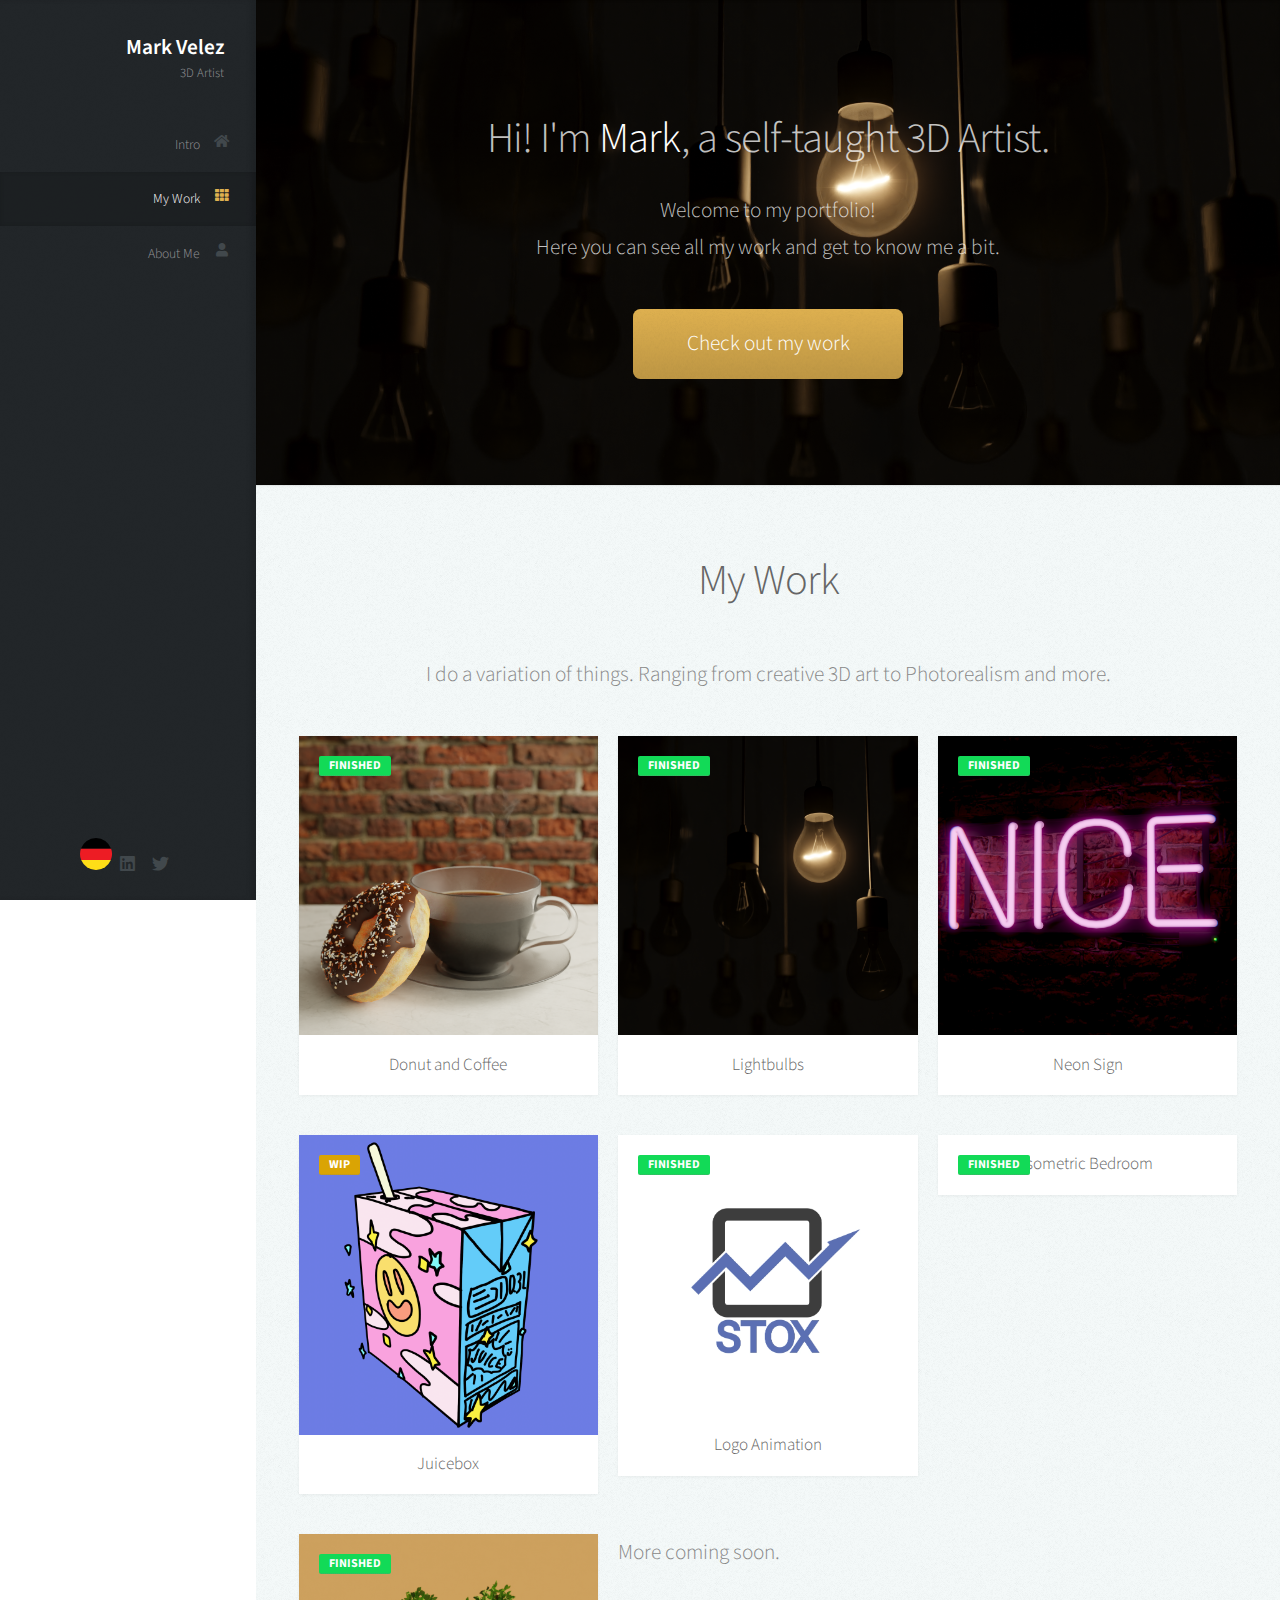
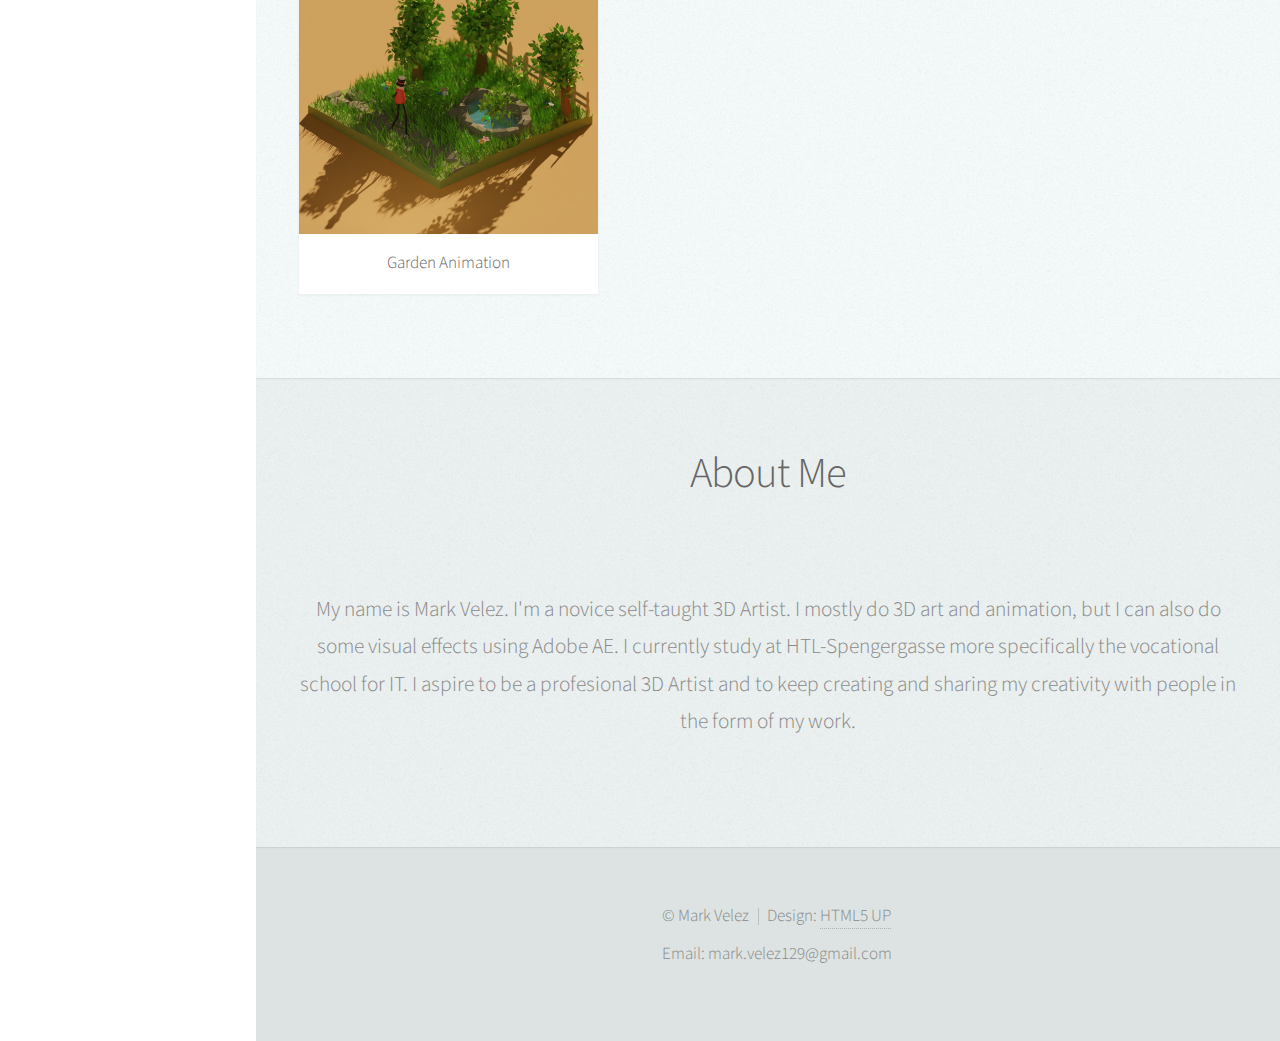
==== commit 565ae243: "Update index.html" ====
--- a/index.html
+++ b/index.html
@@ -41,7 +41,8 @@
 					<!-- Social Icons -->
 						<ul class="icons">
 							<li><a href="index-ger.html"><svg id="german" width="32" class="icon" data-name="german" xmlns="http://www.w3.org/2000/svg" viewBox="0 0 126.17 126.17"><defs><style>.cls-1{fill:#ed1c24;}.cls-2{fill:#ffde17;}</style></defs><path d="M64,.91A63.1,63.1,0,0,0,4.35,43.47h119.3A63.1,63.1,0,0,0,64,.91Z" transform="translate(-0.91 -0.91)"/><path class="cls-1" d="M.91,64A62.84,62.84,0,0,0,5.58,87.81H122.42a63,63,0,0,0,1.23-44.34H4.35A62.86,62.86,0,0,0,.91,64Z" transform="translate(-0.91 -0.91)"/><path class="cls-2" d="M64,127.09a63.11,63.11,0,0,0,58.42-39.28H5.58A63.11,63.11,0,0,0,64,127.09Z" transform="translate(-0.91 -0.91)"/></svg></a></li>
-							<li><a href="https://www.linkedin.com/in/mark-velez-907213234" class="icon brands fa-linkedin"><span class="label">Dribbble</span></a></li>
+							<li><a href="https://www.linkedin.com/in/mark-velez-907213234" class="icon brands fa-linkedin"></a></li>
+							<li><a href="https://twitter.com/Mediocracy_5" class="icon brands fa-twitter"></a></li>
 						</ul>
 
 				</div>
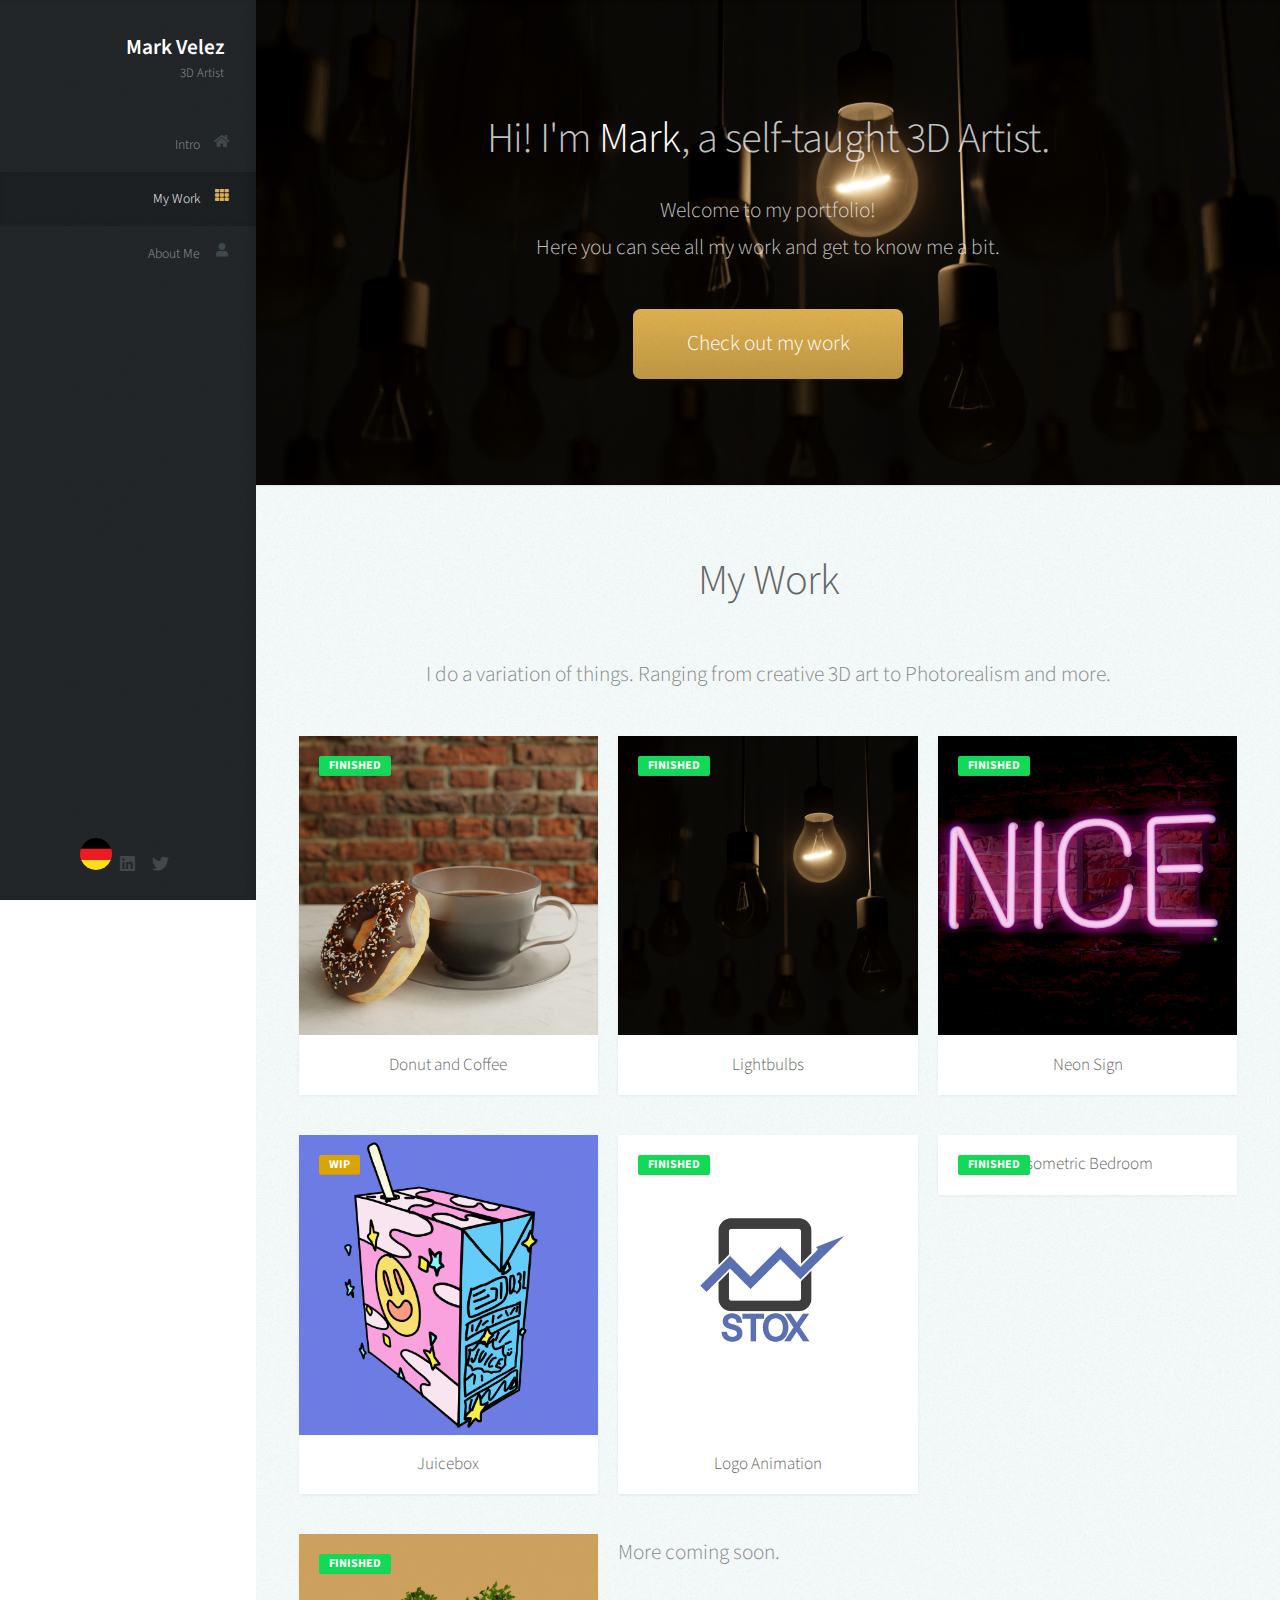
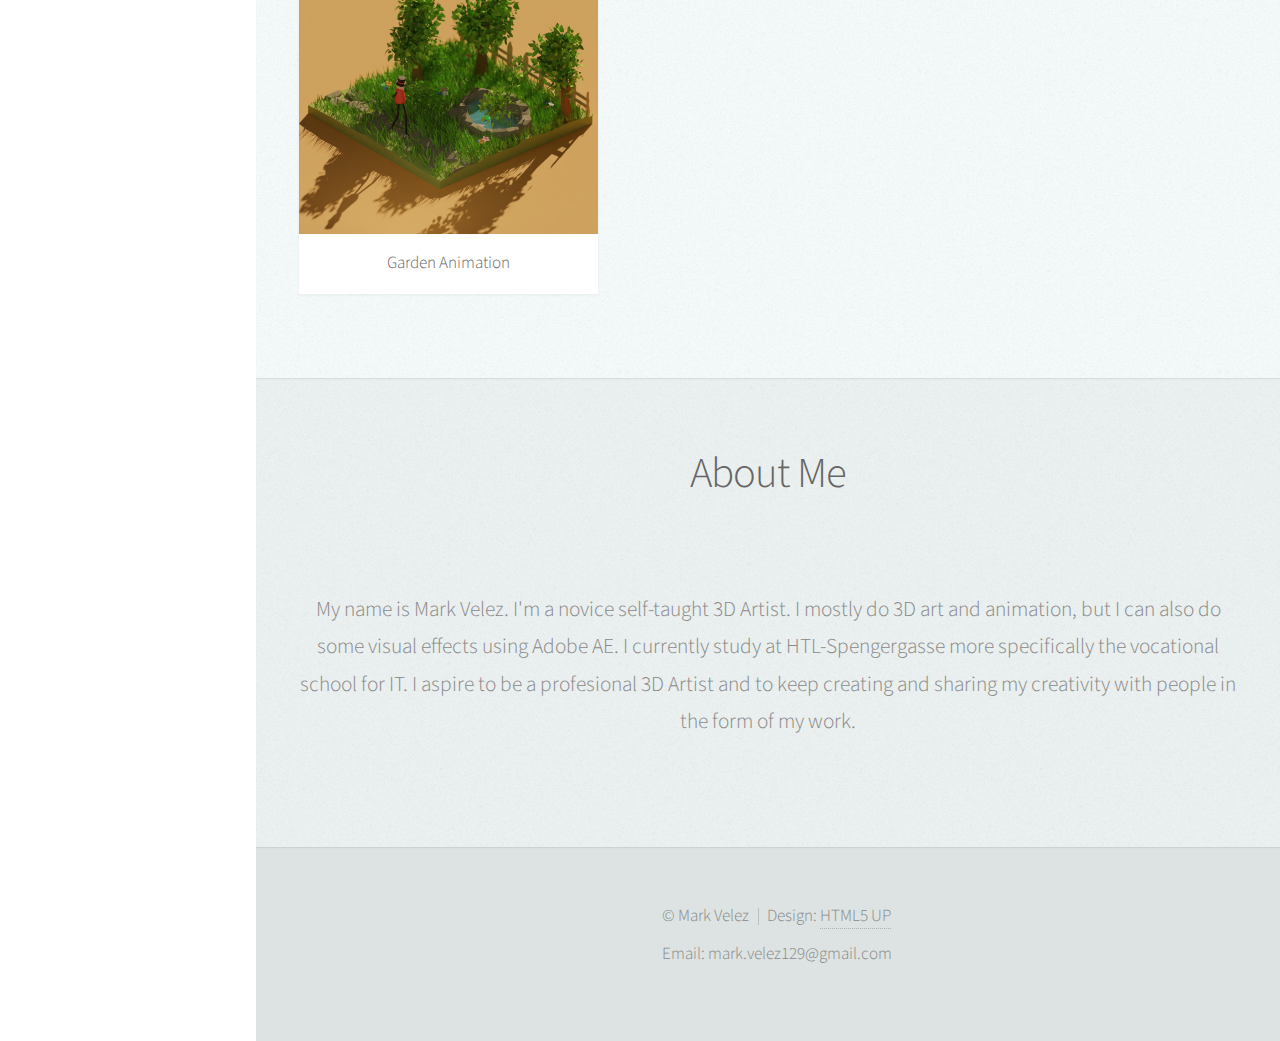
==== commit a167f543: "Update index.html" ====
--- a/index.html
+++ b/index.html
@@ -82,7 +82,7 @@
 							<div class="row" data-toggle="modal" data-target="#exampleModal">
 								<div class="col-4 col-12-mobile single-product-area">
 									<div class="item product-img">
-										<img class="image fit" src="images/donut.png" data-target="#carouselExample" data-slide-to="0" alt="" />
+										<img class="image fit" src="images/donut.png" data-target="#carouselExample" data-slide-to="0" alt="" /></a>
 										<div class="product-tag">
                                             <a style="background-color:#12da57;">Finished</a>
                                         </div>
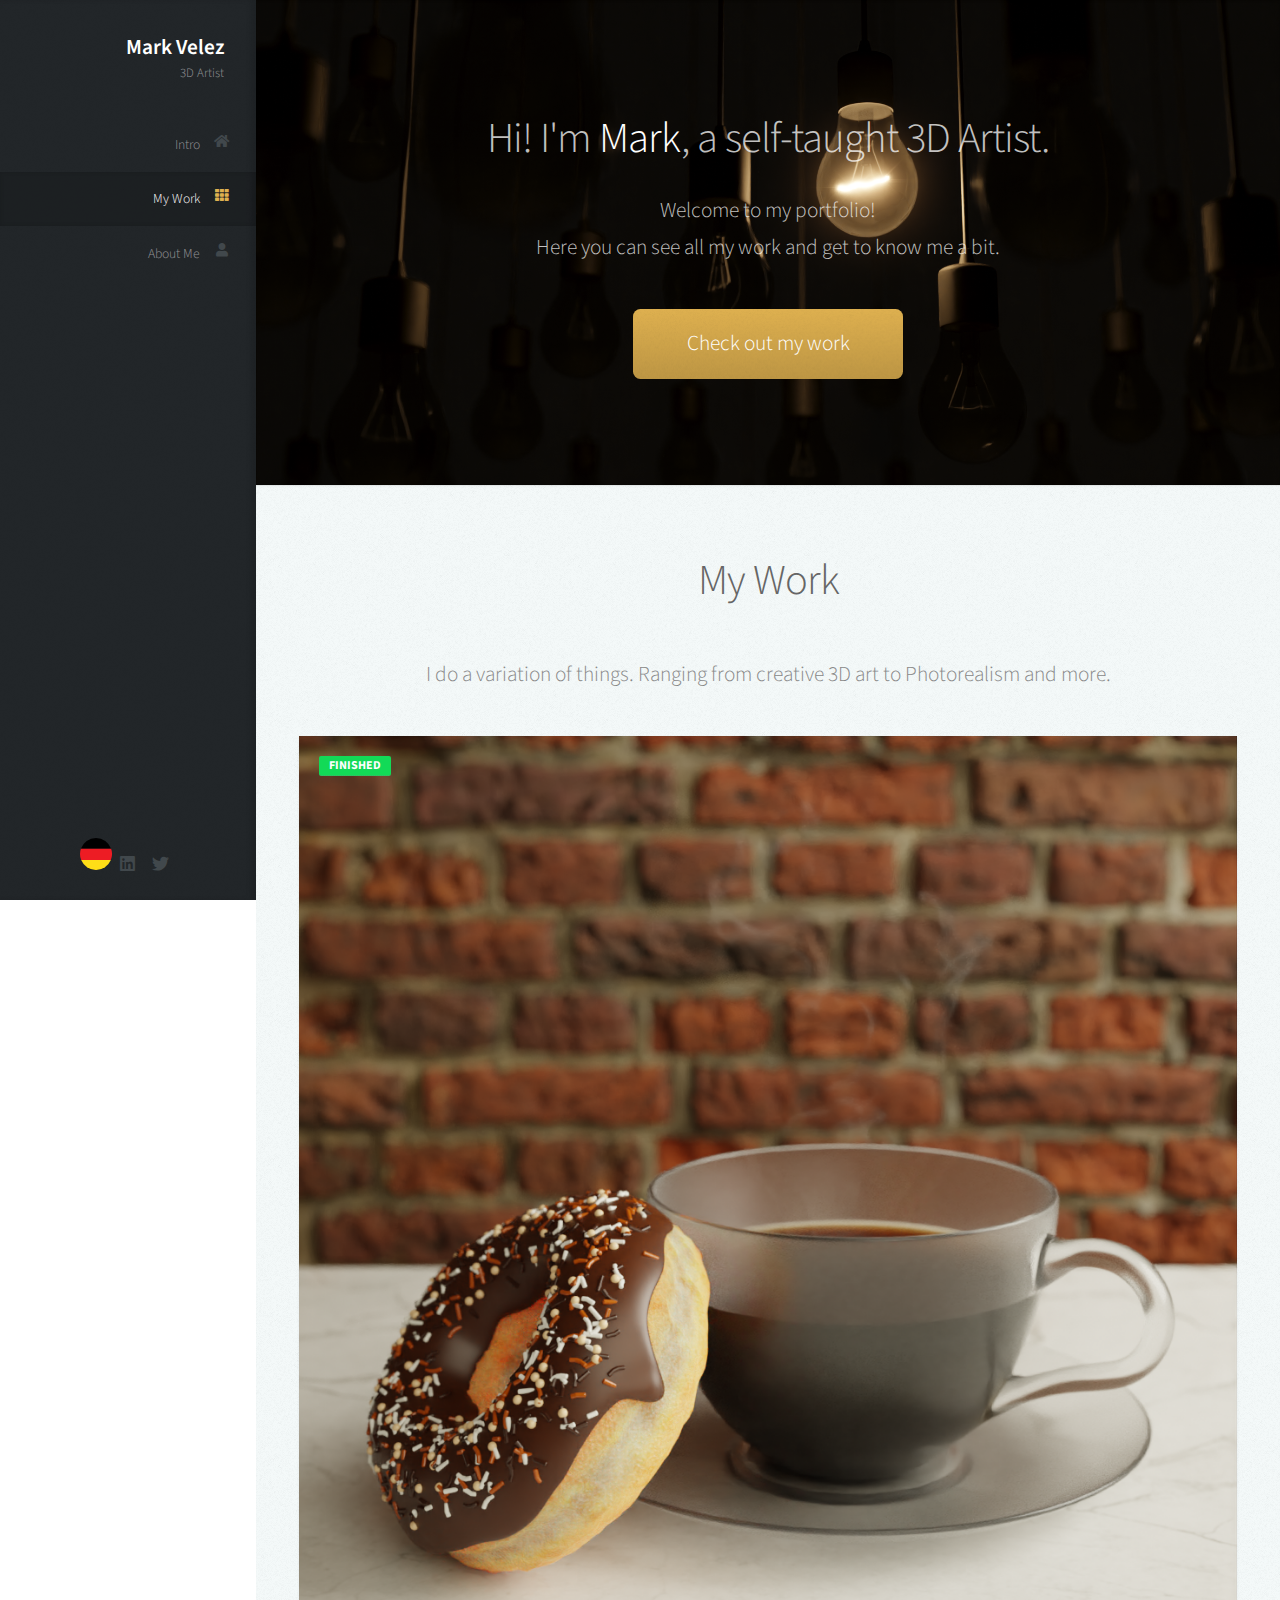
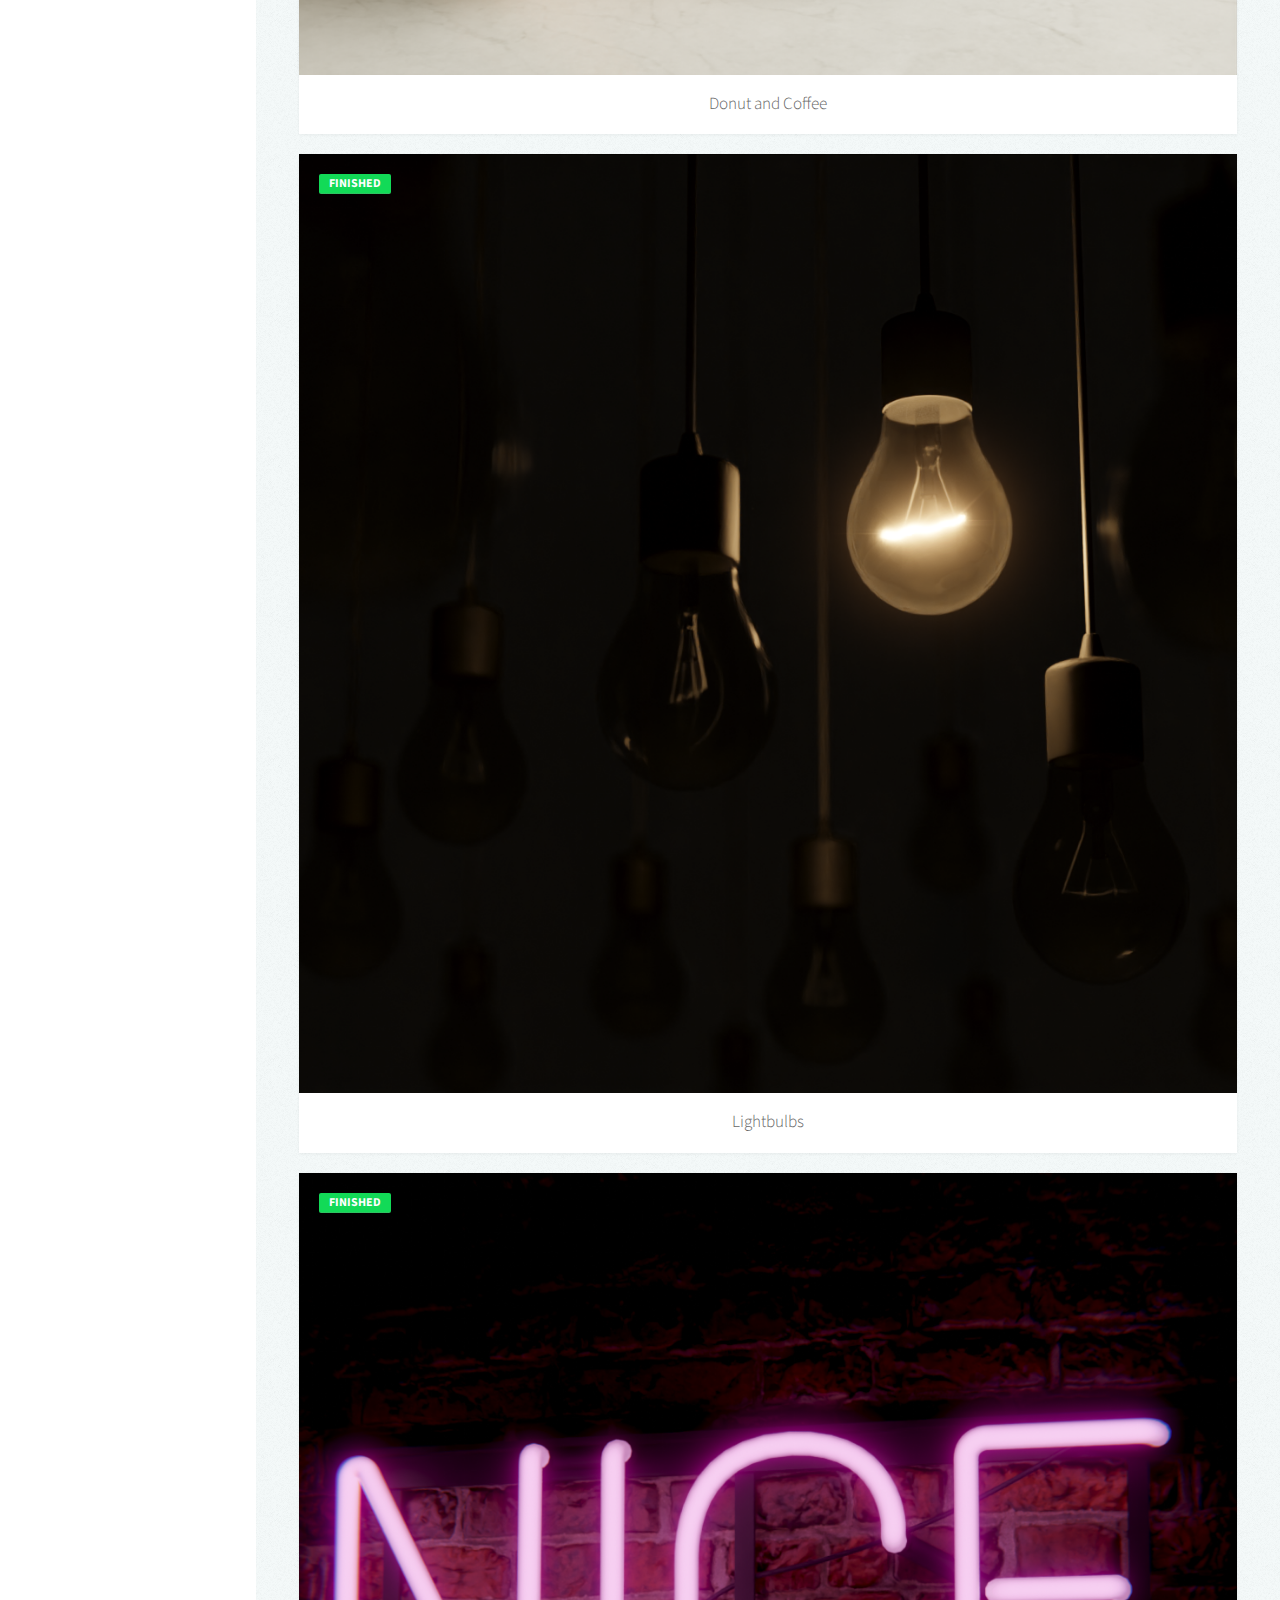
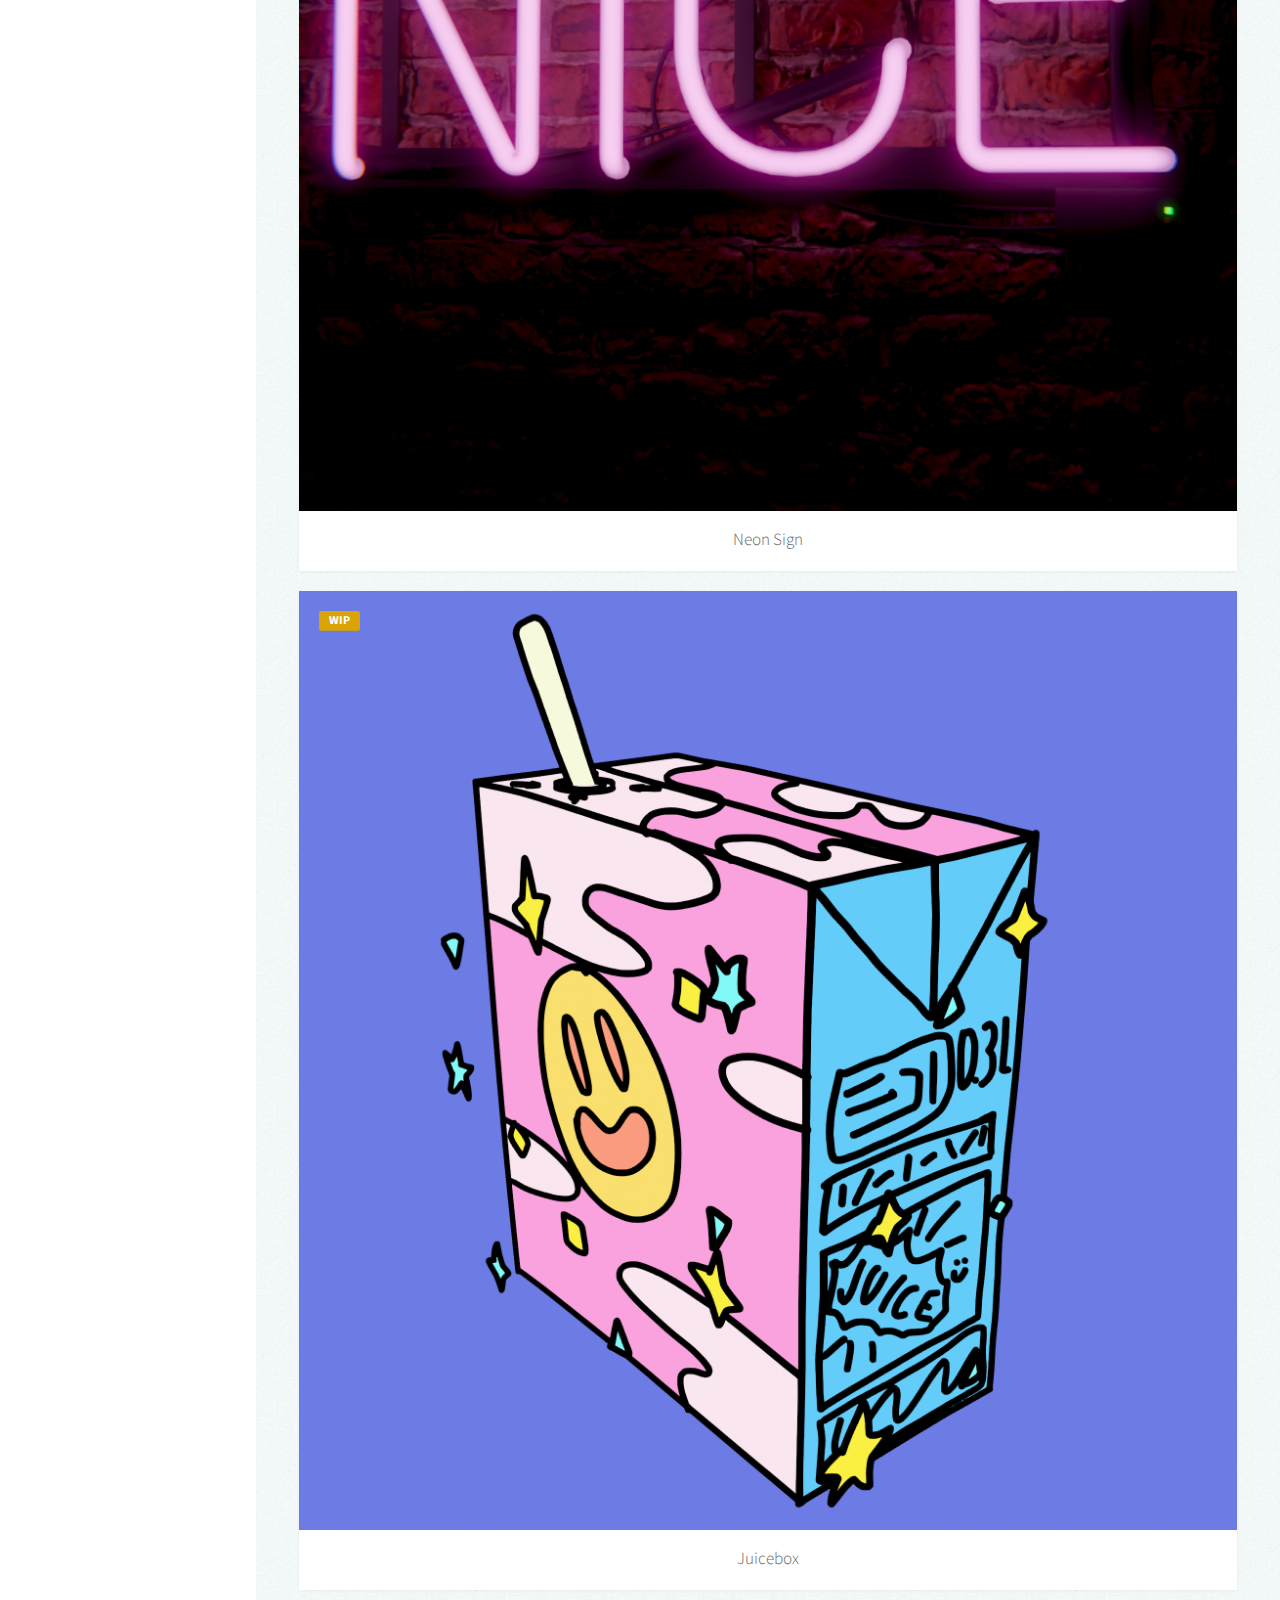
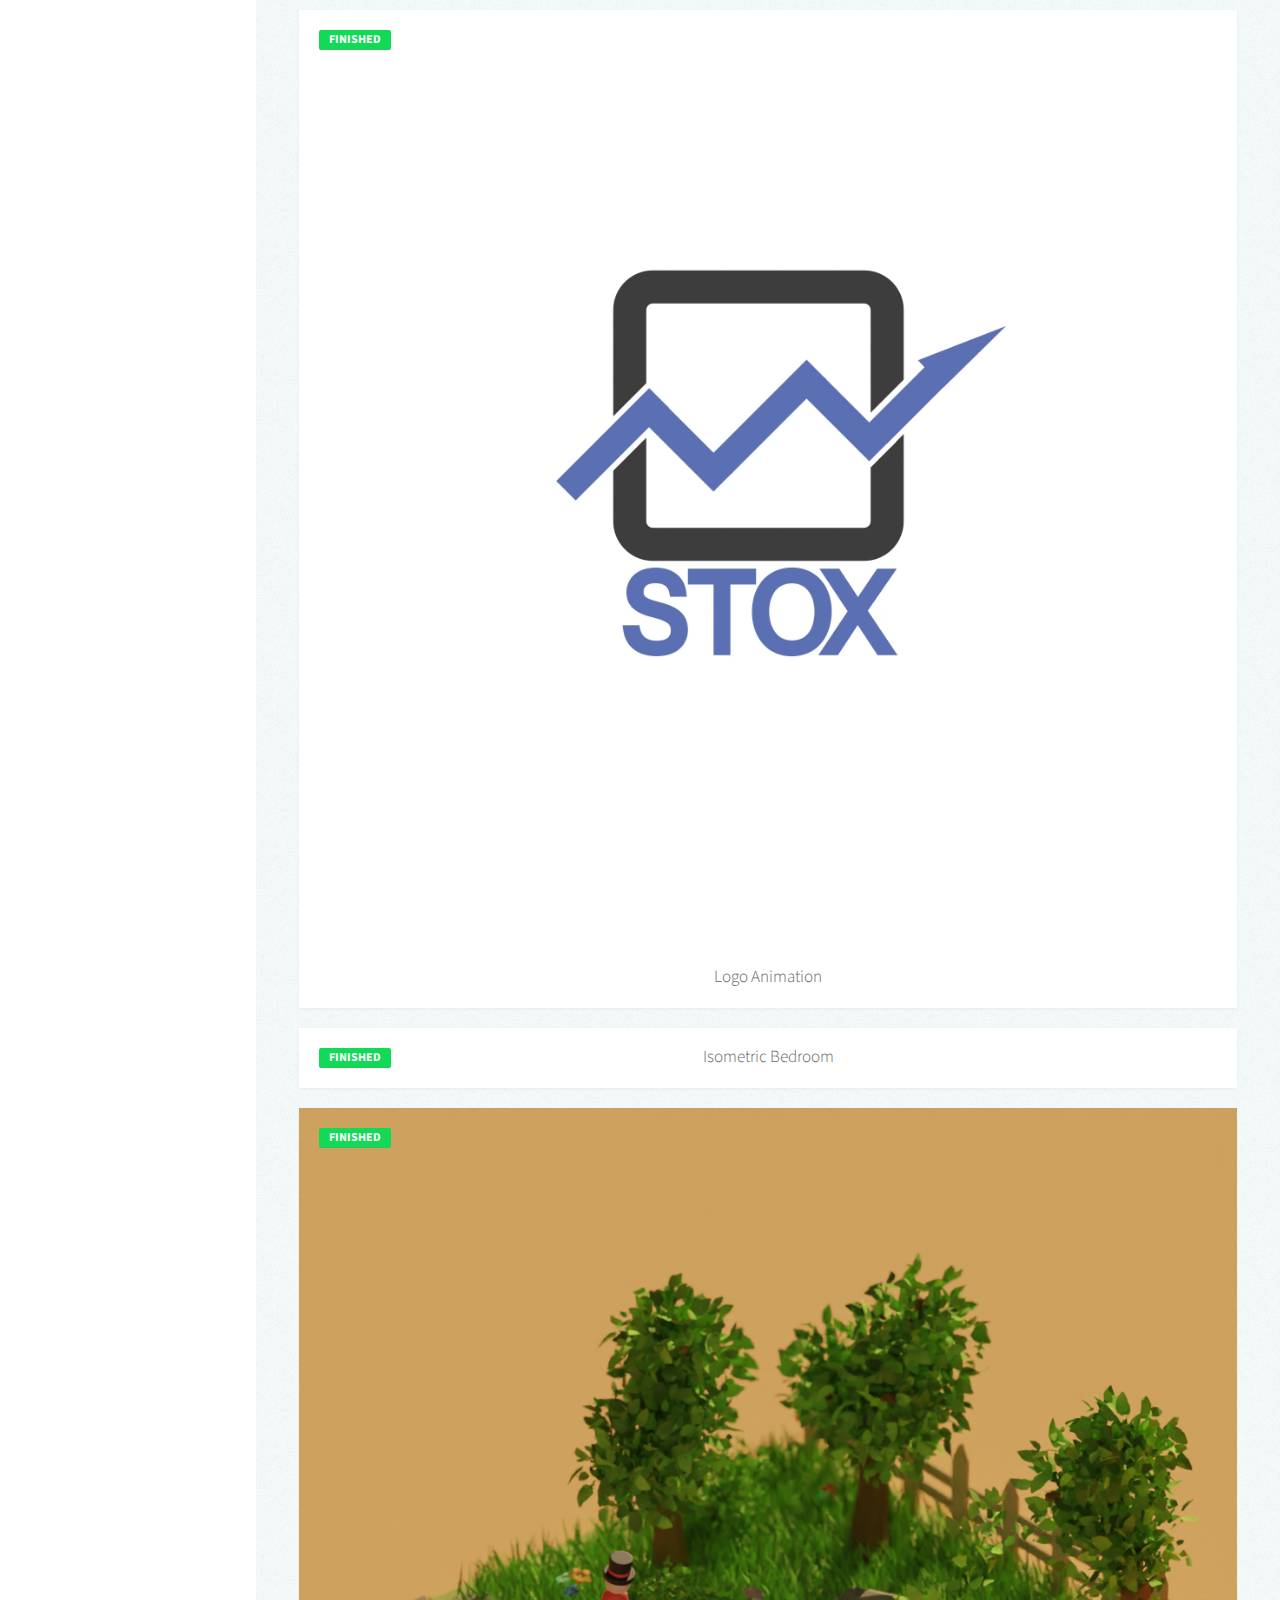
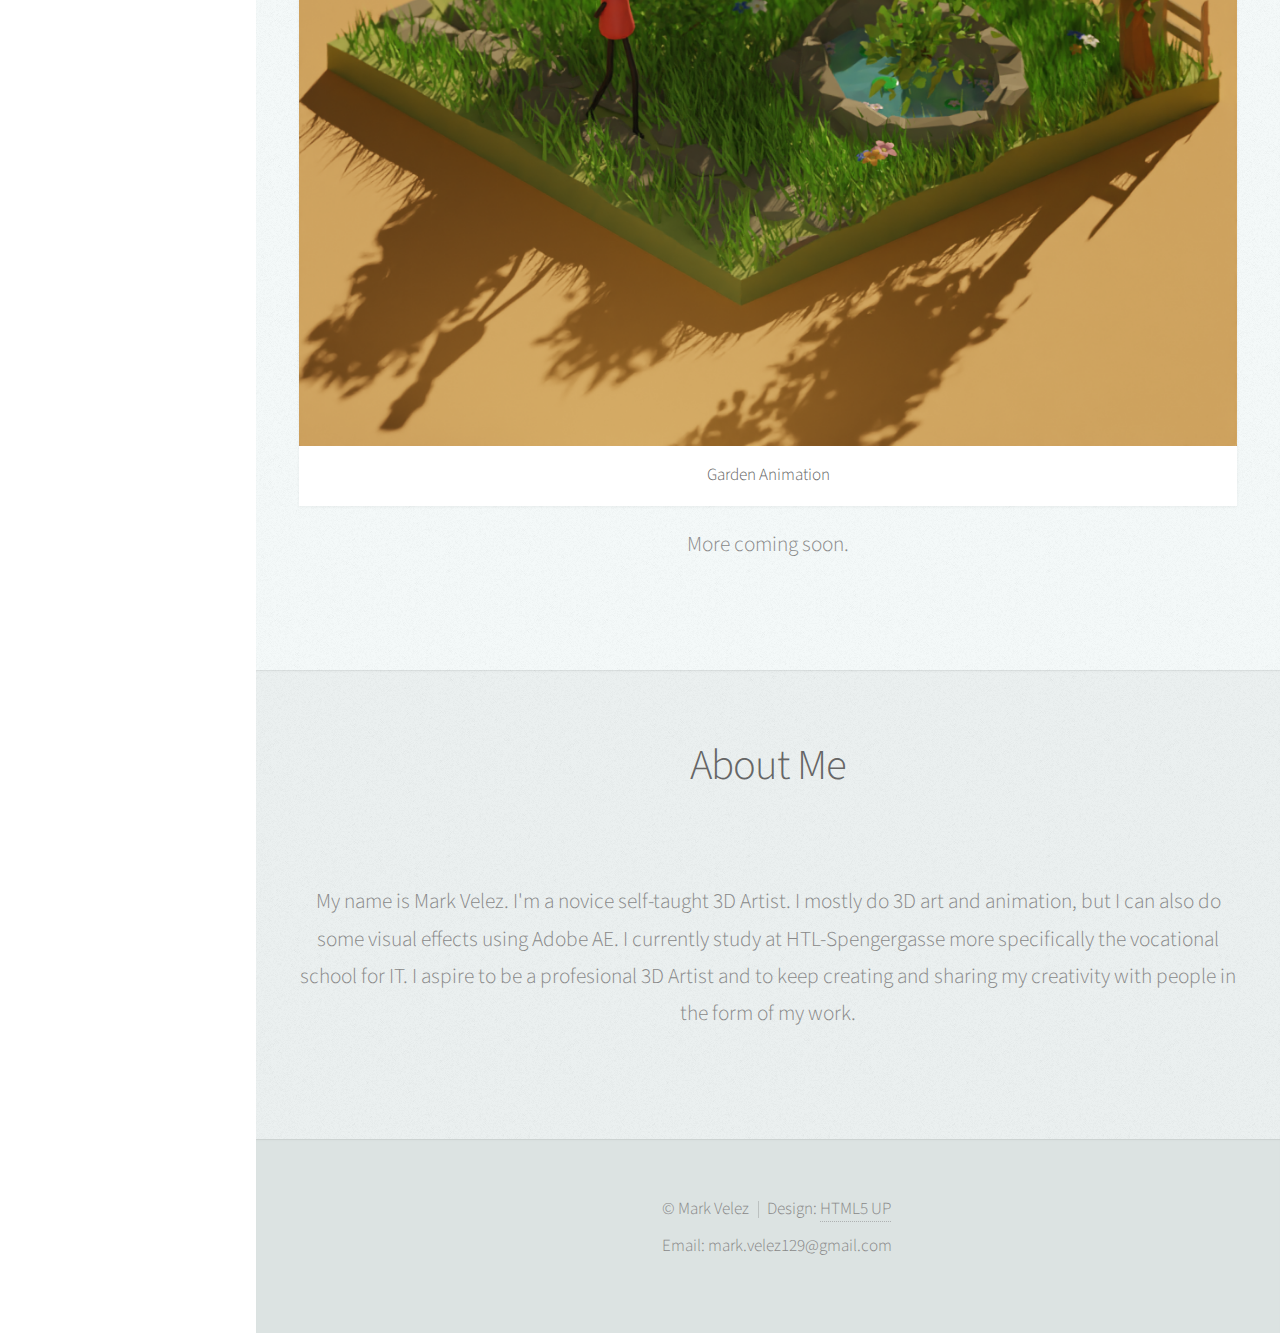
==== commit d9301e8b: "Update index.html" ====
--- a/index.html
+++ b/index.html
@@ -78,8 +78,6 @@
 							</header>
 
 							<p>I do a variation of things. Ranging from creative 3D art to Photorealism and more.</p>
-
-							<div class="row" data-toggle="modal" data-target="#exampleModal">
 								<div class="col-4 col-12-mobile single-product-area">
 									<div class="item product-img">
 										<img class="image fit" src="images/donut.png" data-target="#carouselExample" data-slide-to="0" alt="" /></a>
@@ -158,7 +156,6 @@
 									</div>
 								</div>
 								<p>More coming soon.</p>
-							</div>
 						</div>
 					</section>
 
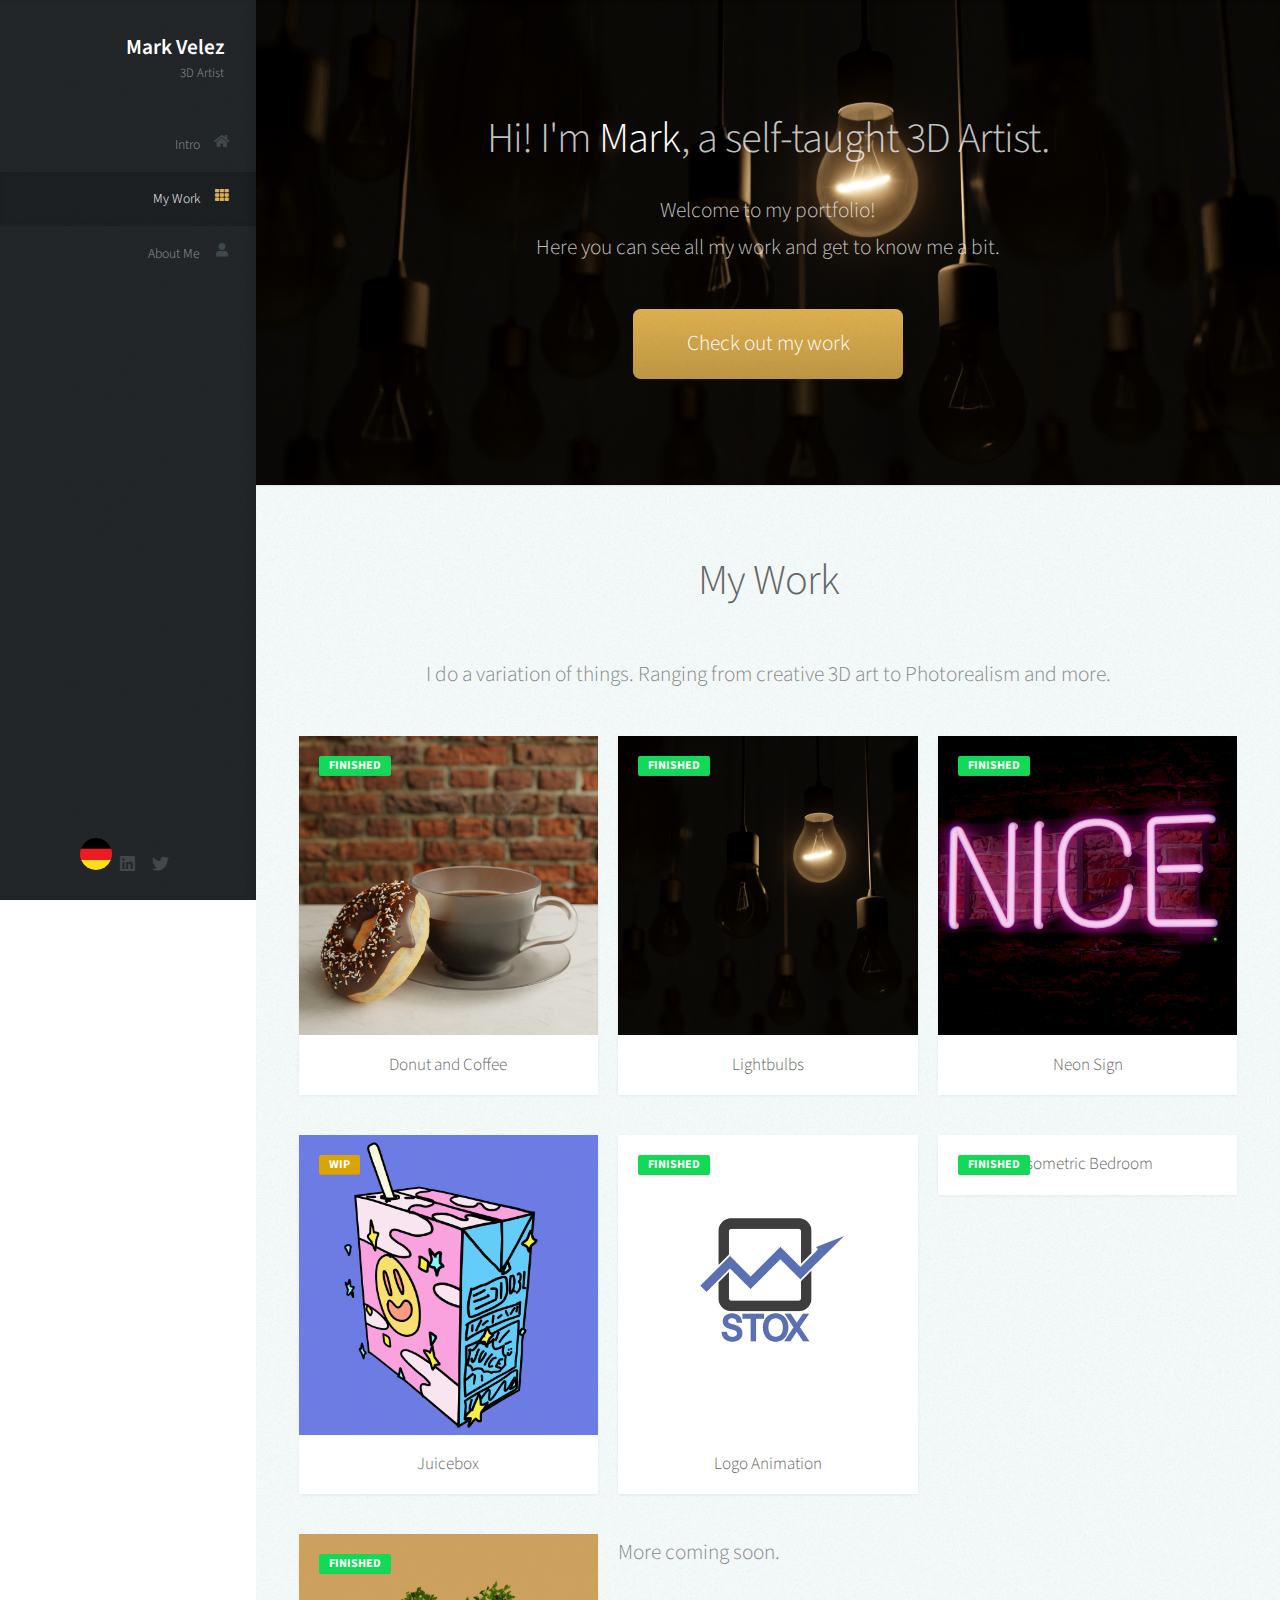
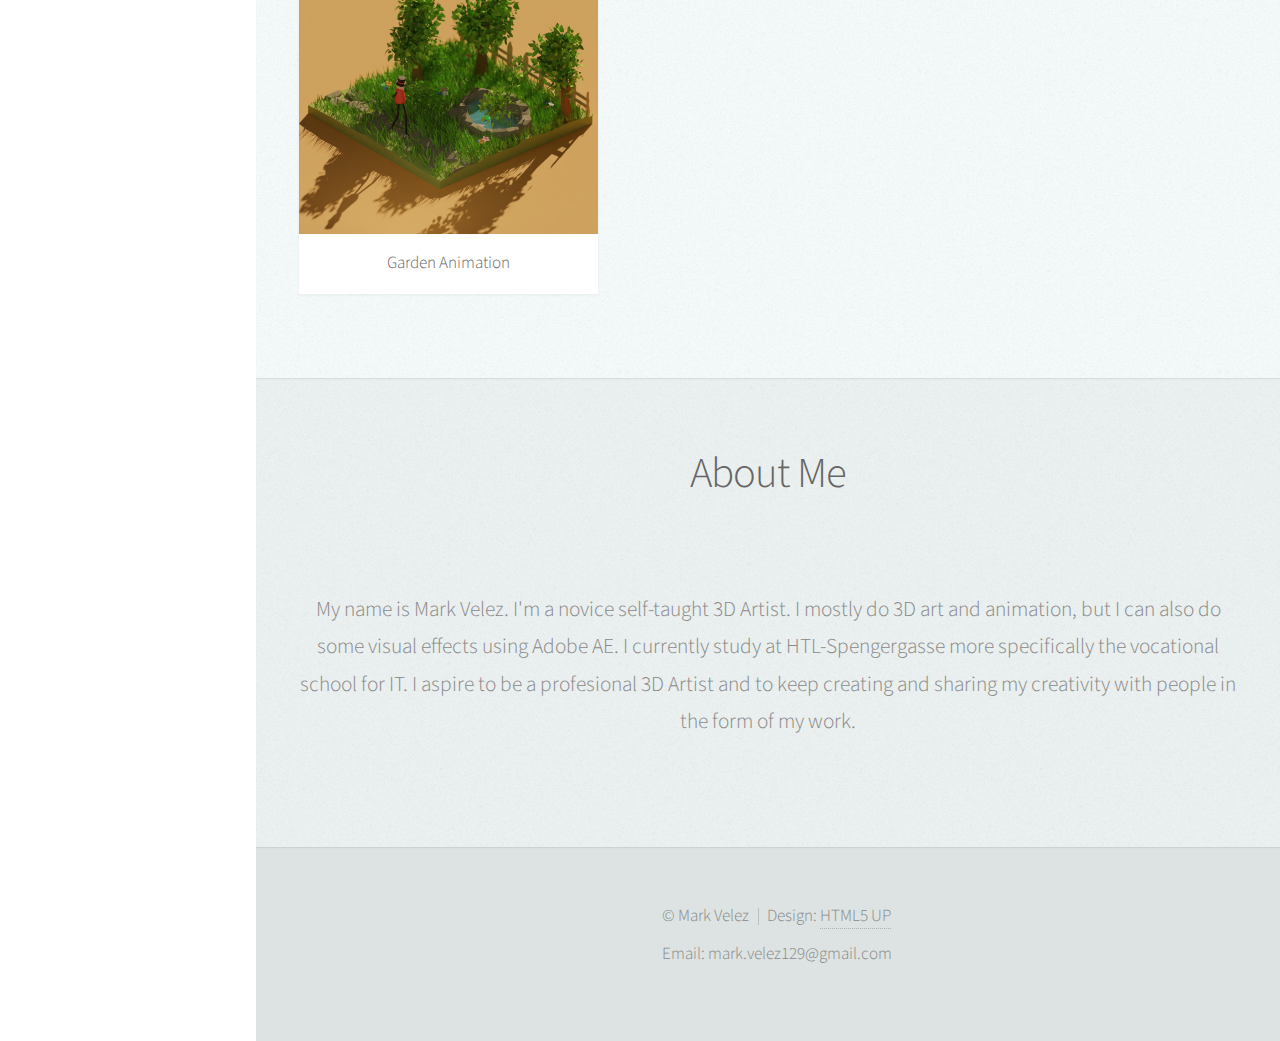
==== commit 6769cdad: "Update index.html" ====
--- a/index.html
+++ b/index.html
@@ -78,6 +78,7 @@
 							</header>
 
 							<p>I do a variation of things. Ranging from creative 3D art to Photorealism and more.</p>
+							<div class="row" data-toggle="modal" data-target="#exampleModal">
 								<div class="col-4 col-12-mobile single-product-area">
 									<div class="item product-img">
 										<img class="image fit" src="images/donut.png" data-target="#carouselExample" data-slide-to="0" alt="" /></a>
@@ -156,6 +157,7 @@
 									</div>
 								</div>
 								<p>More coming soon.</p>
+							</div>
 						</div>
 					</section>
 
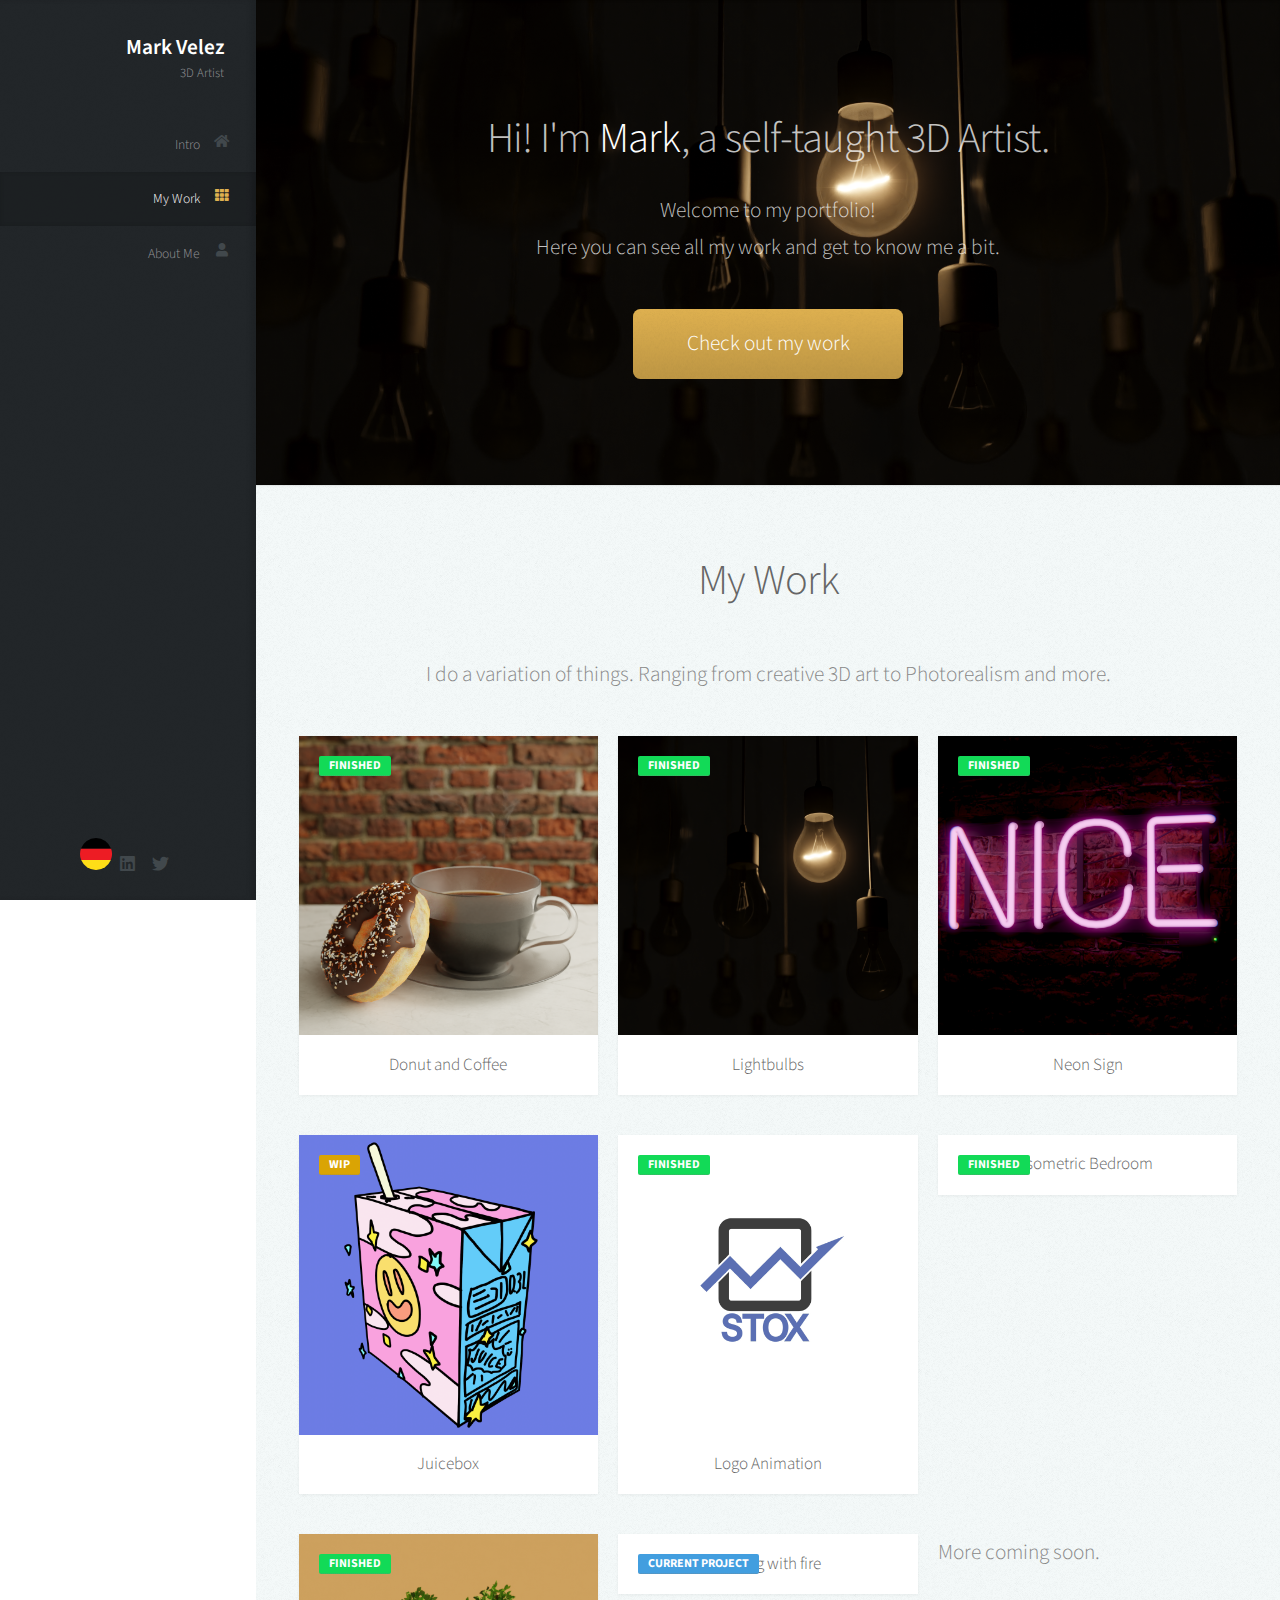
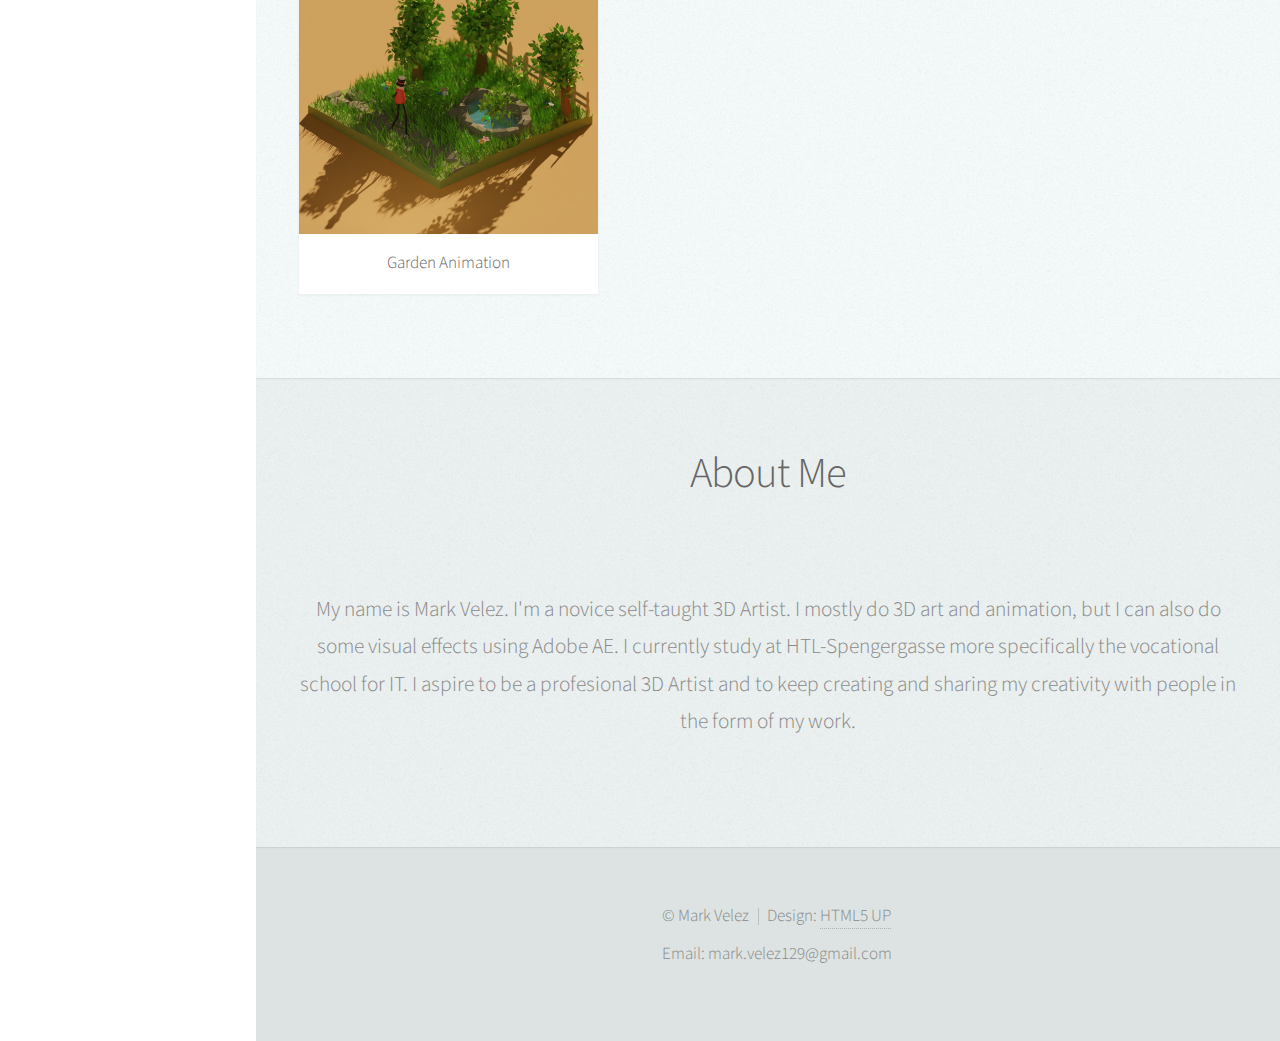
==== commit 15bcd7fc: "Update index.html" ====
--- a/index.html
+++ b/index.html
@@ -156,6 +156,17 @@
 										</header>
 									</div>
 								</div>
+								<div class="col-4 col-12-mobile single-product-area">
+									<div class="item product-img">
+										<img class="image fit" src="images/playingwithfire.png" data-target="#carouselExample" data-slide-to="7" alt="" />
+										<div class="product-tag">
+                                            <a>Current Project</a>
+                                        </div>
+										<header>
+											<h3>Playing with fire</h3>
+										</header>
+									</div></a>
+								</div>
 								<p>More coming soon.</p>
 							</div>
 						</div>
@@ -190,6 +201,11 @@
 								  <div class="carousel-item">
 									<video class="image fit" autoplay muted loop>
 										<source src="images/garden.mp4" type="video/mp4">
+									</video>
+								  </div>
+								  <div class="carousel-item">
+									<video class="image fit" autoplay muted loop>
+										<source src="images/playingwithfire.mp4" type="video/mp4">
 									</video>
 								  </div>
 								<a class="carousel-control-prev" href="#carouselExample" data-slide="prev">
--- a/assets/css/main.css
+++ b/assets/css/main.css
@@ -292,7 +292,8 @@
     .single-product-area .product-img img {
       position: relative;
       z-index: 1;
-      width: 100%; }
+      width: 100%;
+      cursor: pointer; }
     .single-product-area .product-img .product-tag a {
       background-color: #429edf;
       border-radius: 2px;
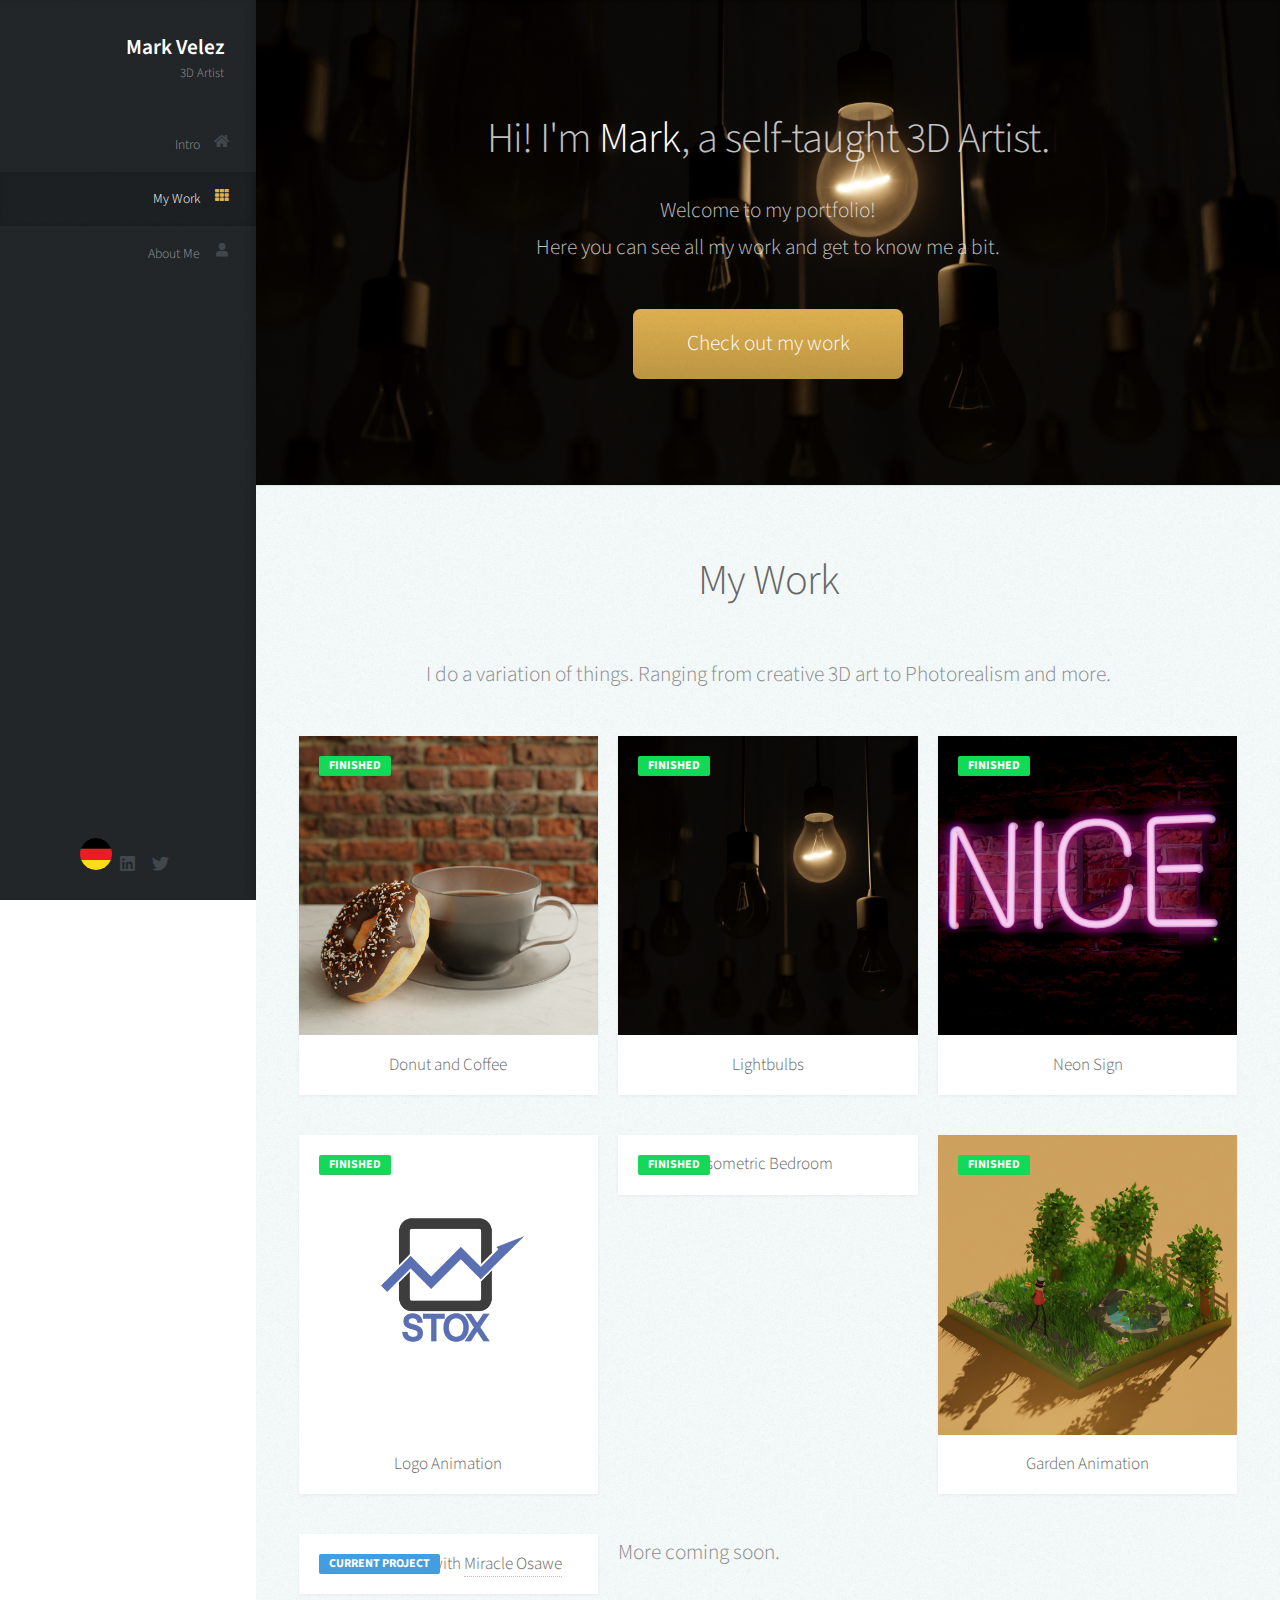
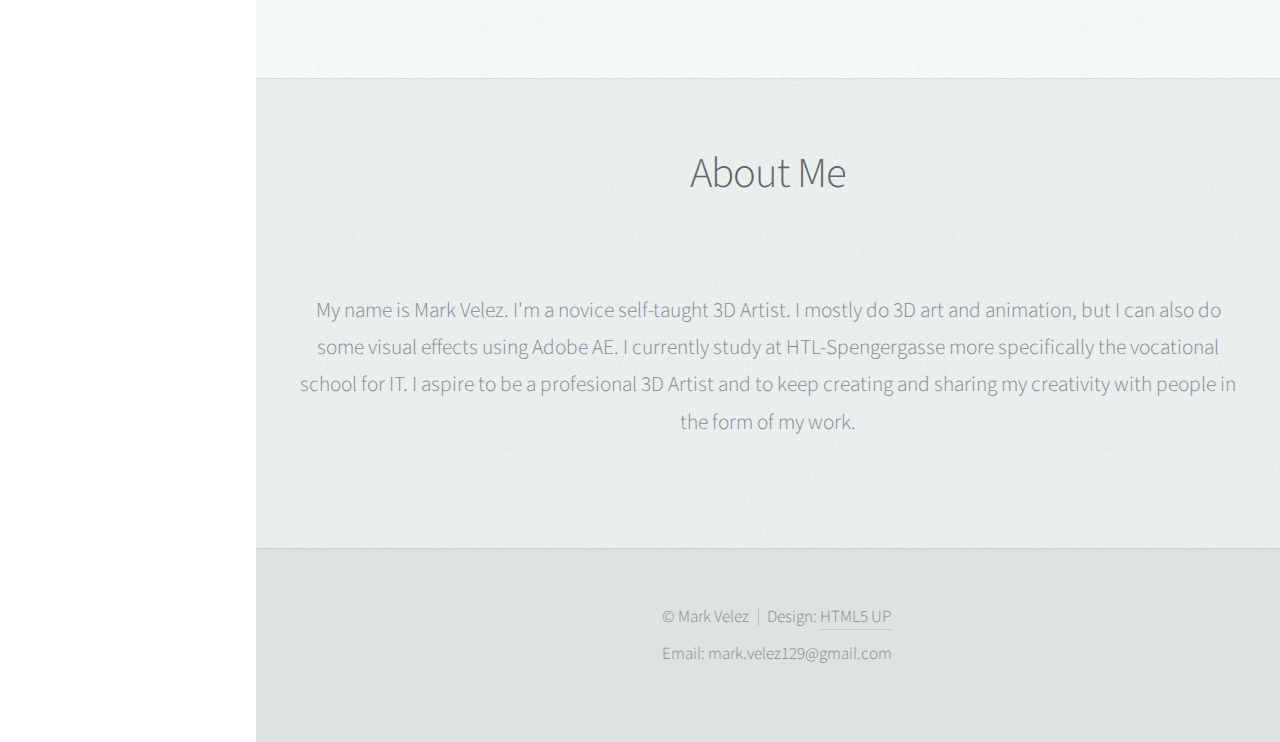
==== commit 5372873d: "Update index.html" ====
--- a/index.html
+++ b/index.html
@@ -114,18 +114,7 @@
 								</div>
 								<div class="col-4 col-12-mobile single-product-area">
 									<div class="item product-img">
-										<img class="image fit" src="images/juicebox.png" data-target="#carouselExample" data-slide-to="3" alt="" /></a>
-										<div class="product-tag">
-                                            <a style="background-color:#daa404;">WIP</a>
-                                        </div>
-										<header>
-											<h3>Juicebox</h3>
-										</header>
-									</div>
-								</div>
-								<div class="col-4 col-12-mobile single-product-area">
-									<div class="item product-img">
-										<img class="image fit" src="images/logoanim.png" data-target="#carouselExample" data-slide-to="4" alt="" /></a>
+										<img class="image fit" src="images/logoanim.png" data-target="#carouselExample" data-slide-to="3" alt="" /></a>
 										<div class="product-tag">
                                             <a style="background-color:#12da57;">Finished</a>
                                         </div>
@@ -136,7 +125,7 @@
 								</div>
 								<div class="col-4 col-12-mobile single-product-area">
 									<div class="item product-img">
-										<img class="image fit" src="images/isometricbedroom.png" data-target="#carouselExample" data-slide-to="5" alt="" /></a>
+										<img class="image fit" src="images/isometricbedroom.png" data-target="#carouselExample" data-slide-to="4" alt="" /></a>
 										<div class="product-tag">
                                             <a style="background-color:#12da57;">Finished</a>
                                         </div>
@@ -147,7 +136,7 @@
 								</div>
 								<div class="col-4 col-12-mobile single-product-area">
 									<div class="item product-img">
-										<img class="image fit" src="images/garden.png" data-target="#carouselExample" data-slide-to="6" alt="" /></a>
+										<img class="image fit" src="images/garden.png" data-target="#carouselExample" data-slide-to="5" alt="" /></a>
 										<div class="product-tag">
                                             <a style="background-color:#12da57;">Finished</a>
                                         </div>
@@ -158,12 +147,12 @@
 								</div>
 								<div class="col-4 col-12-mobile single-product-area">
 									<div class="item product-img">
-										<img class="image fit" src="images/playingwithfire.png" data-target="#carouselExample" data-slide-to="7" alt="" />
+										<img class="image fit" src="images/collab.png" data-target="#carouselExample" data-slide-to="6" alt="" />
 										<div class="product-tag">
                                             <a>Current Project</a>
                                         </div>
 										<header>
-											<h3>Playing with fire</h3>
+											<h3>Group Project with <a href="https://miracleosawe.github.io/" style="display:inline;">Miracle Osawe</a></h3>
 										</header>
 									</div></a>
 								</div>
@@ -188,9 +177,6 @@
 									<img class="image fit" src="images/neonsign.png">
 								  </div>
 								  <div class="carousel-item">
-									<img class="image fit" src="images/juicebox.png">
-								  </div>
-								  <div class="carousel-item">
 									<video class="image fit" autoplay muted loop>
 										<source src="images/logoanim.mp4" type="video/mp4">
 									</video>
@@ -205,7 +191,7 @@
 								  </div>
 								  <div class="carousel-item">
 									<video class="image fit" autoplay muted loop>
-										<source src="images/playingwithfire.mp4" type="video/mp4">
+										<source src="images/collab.mp4" type="video/mp4">
 									</video>
 								  </div>
 								<a class="carousel-control-prev" href="#carouselExample" data-slide="prev">
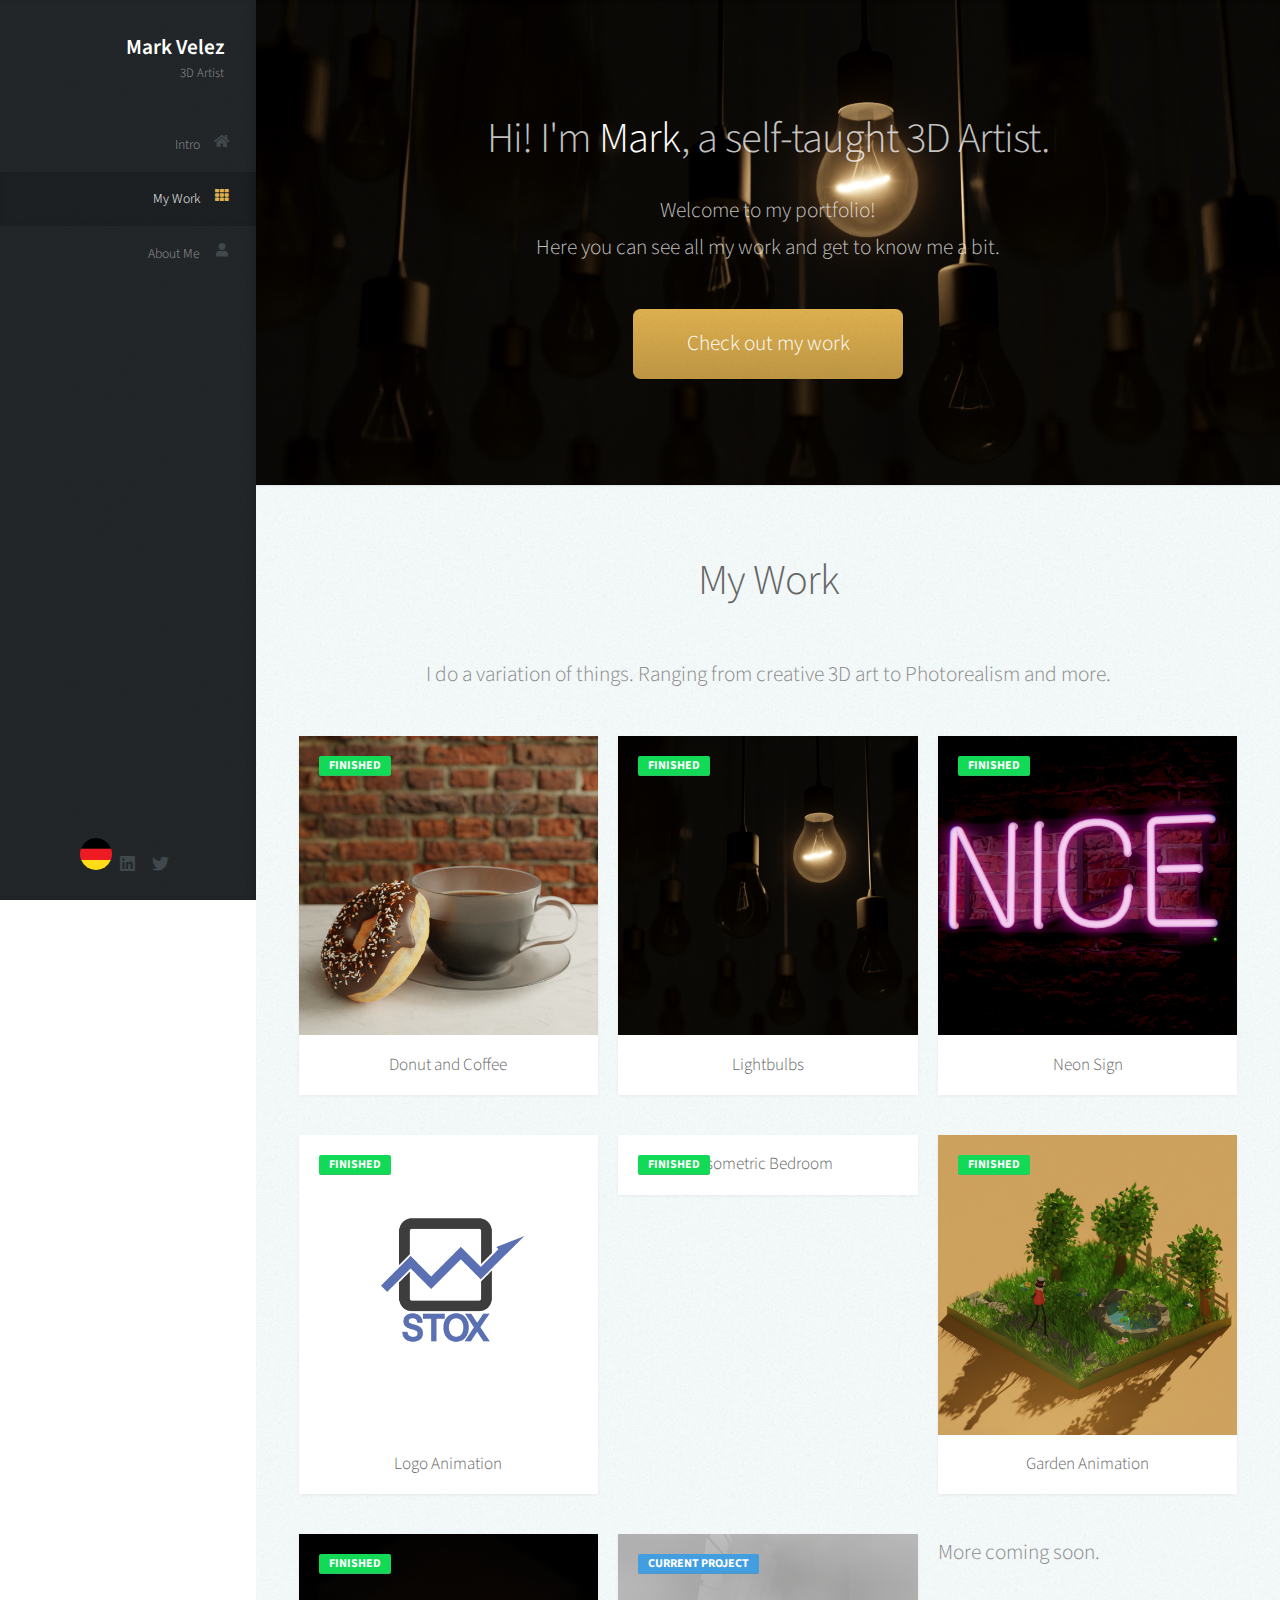
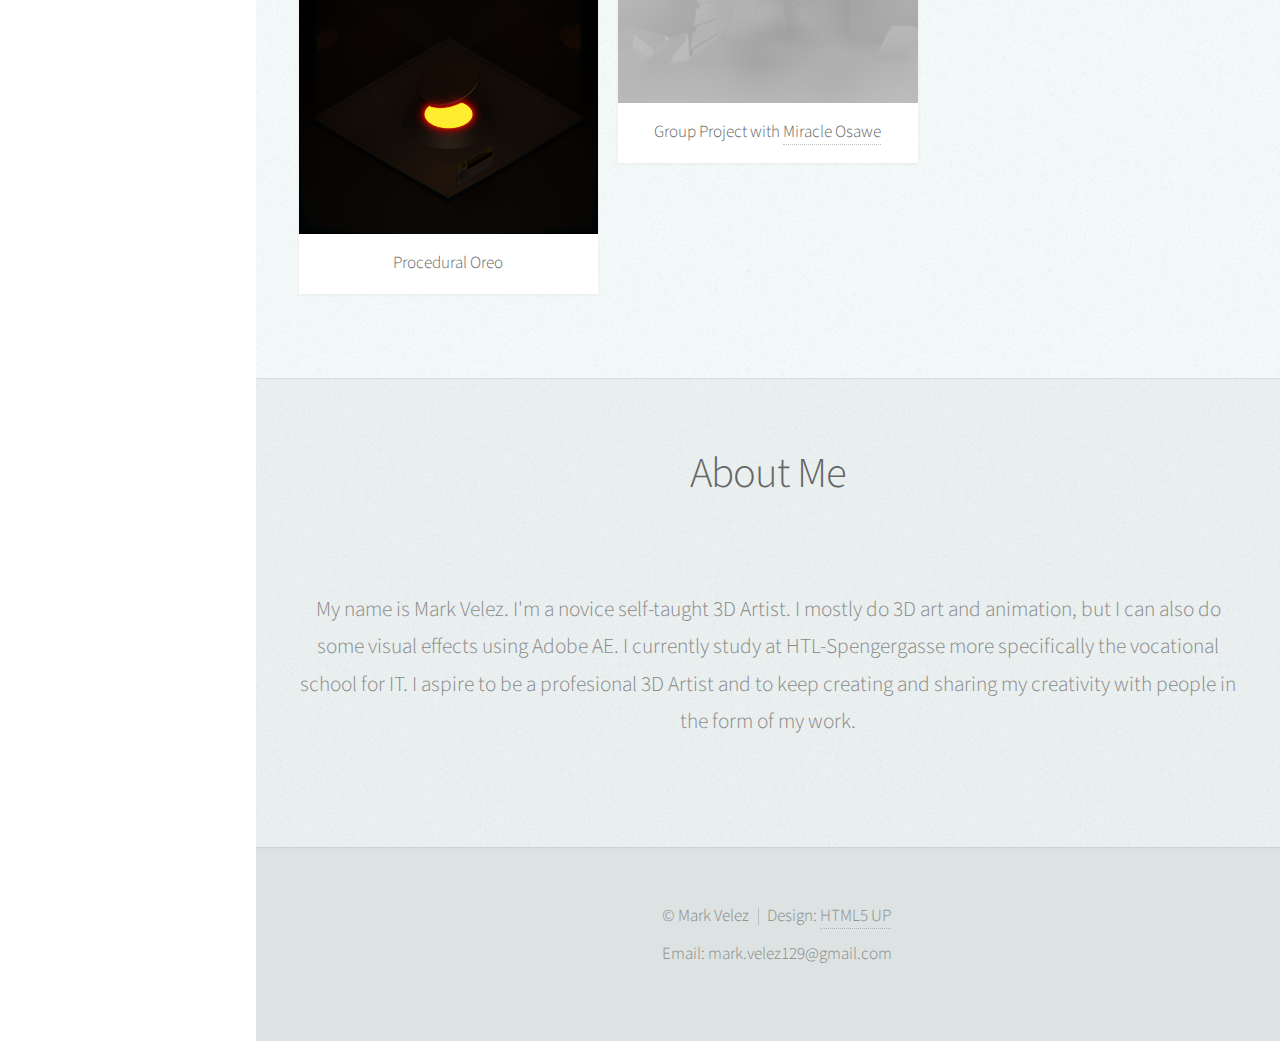
==== commit 11fce49a: "Update index.html" ====
--- a/index.html
+++ b/index.html
@@ -147,7 +147,18 @@
 								</div>
 								<div class="col-4 col-12-mobile single-product-area">
 									<div class="item product-img">
-										<img class="image fit" src="images/collab.png" data-target="#carouselExample" data-slide-to="6" alt="" />
+										<img class="image fit" src="images/procedural oreo.png" data-target="#carouselExample" data-slide-to="6" alt="" /></a>
+										<div class="product-tag">
+                                            <a style="background-color:#12da57;">Finished</a>
+                                        </div>
+										<header>
+											<h3>Procedural Oreo</h3>
+										</header>
+									</div>
+								</div>
+								<div class="col-4 col-12-mobile single-product-area">
+									<div class="item product-img">
+										<img class="image fit" src="images/collab.png" data-target="#carouselExample" data-slide-to="7" alt="" />
 										<div class="product-tag">
                                             <a>Current Project</a>
                                         </div>
@@ -187,6 +198,11 @@
 								  <div class="carousel-item">
 									<video class="image fit" autoplay muted loop>
 										<source src="images/garden.mp4" type="video/mp4">
+									</video>
+								  </div>
+								  <div class="carousel-item">
+									<video class="image fit" autoplay muted loop>
+										<source src="images/procedural oreo.mp4" type="video/mp4">
 									</video>
 								  </div>
 								  <div class="carousel-item">
